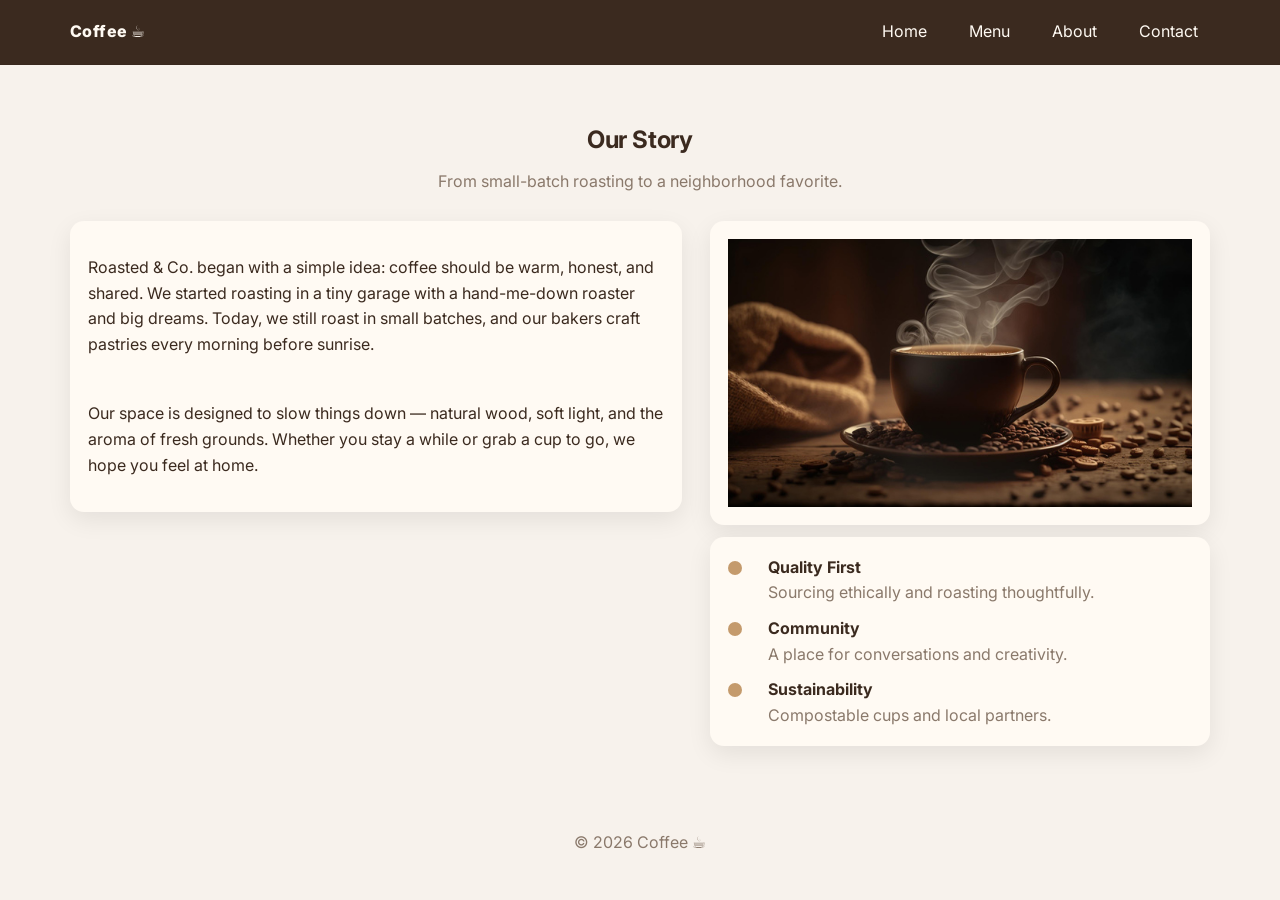
==== about.html @ a11b05d7 "Add files via upload" ====
<!DOCTYPE html>
<html lang="en">
<head>
  <meta charset="utf-8">
  <meta name="viewport" content="width=device-width, initial-scale=1" />
  <title>About — Coffee ☕.</title>
  <link rel="preconnect" href="https://fonts.googleapis.com">
  <link rel="preconnect" href="https://fonts.gstatic.com" crossorigin>
  <link href="https://fonts.googleapis.com/css2?family=Inter:wght@400;600;800&display=swap" rel="stylesheet">
  <link rel="stylesheet" href="./assets/css/styles.css" />
</head>
<body>
  <header class="nav">
    <div class="container nav-inner">
      <a class="logo" href="./index.html">Coffee ☕</a>
      <nav>
        <button class="nav-toggle" aria-label="Toggle menu" aria-expanded="false">☰</button>
        <div class="nav-links" id="navLinks">
          <a href="./index.html">Home</a>
          <a href="./menu.html">Menu</a>
          <a href="./about.html">About</a>
          <a href="./contact.html">Contact</a>
        </div>
      </nav>
    </div>
  </header>

  <main>
    <section>
      <div class="container">
        <div class="section-header">
          <h2>Our Story</h2>
          <p>From small-batch roasting to a neighborhood favorite.</p>
        </div>

        <div class="about-wrap">
          <div class="about-pane stack-3">
            <p>Roasted & Co. began with a simple idea: coffee should be warm, honest, and shared. We started roasting in a tiny garage with a hand-me-down roaster and big dreams. Today, we still roast in small batches, and our bakers craft pastries every morning before sunrise.</p>
            <p>Our space is designed to slow things down — natural wood, soft light, and the aroma of fresh grounds. Whether you stay a while or grab a cup to go, we hope you feel at home.</p>
          </div>

          <div class="stack-3">
            <div class="about-pane">
              <img class="responsive-img img-cover" alt="Friendly coffee shop team" src="assets/images/gallery-1.jpg" />
            </div>
            <div class="about-pane values">
              <div class="value">
                <div class="dot"></div>
                <div>
                  <strong>Quality First</strong>
                  <div class="card-meta">Sourcing ethically and roasting thoughtfully.</div>
                </div>
              </div>
              <div class="value">
                <div class="dot"></div>
                <div>
                  <strong>Community</strong>
                  <div class="card-meta">A place for conversations and creativity.</div>
                </div>
              </div>
              <div class="value">
                <div class="dot"></div>
                <div>
                  <strong>Sustainability</strong>
                  <div class="card-meta">Compostable cups and local partners.</div>
                </div>
              </div>
            </div>
          </div>
        </div>

      </div>
    </section>
  </main>

  <footer class="footer">
    <div class="container">© <span id="year"></span> Coffee ☕</div>
  </footer>

  <script>
  const toggle = document.querySelector('.nav-toggle');
  const links = document.getElementById('navLinks');
  if (toggle && links) {
    toggle.addEventListener('click', () => {
      const open = links.classList.toggle('open');
      toggle.setAttribute('aria-expanded', String(open));
    });
  }
  (function() {
    const current = location.pathname.split('/').pop() || 'index.html';
    document.querySelectorAll('#navLinks a').forEach(a => {
      const href = a.getAttribute('href');
      if (href && (href === current || (current === '' && href.endsWith('index.html')))) {
        a.classList.add('active');
      }
      a.addEventListener('click', () => {
        if (links && links.classList.contains('open')) {
          links.classList.remove('open');
          if (toggle) toggle.setAttribute('aria-expanded', 'false');
        }
      });
    });
  })();
  const y = document.getElementById('year'); if (y) y.textContent = new Date().getFullYear();
  </script>
</body>
</html>
---- assets/css/styles.css ----
/* Modern Coffee Shop Styles */
:root {
  --color-bg: #f7f2ec; /* light beige */
  --color-surface: #fffaf3; /* paper beige */
  --color-primary: #6f4e37; /* coffee brown */
  --color-primary-700: #5b3f2d;
  --color-accent: #c49a6c; /* caramel */
  --color-text: #3b2a1f; /* deep brown */
  --color-muted: #8a796b;
  --shadow-soft: 0 8px 24px rgba(0,0,0,0.08);
  --radius: 14px;
  --radius-sm: 10px;
  --max-w: 1180px;
}

* { box-sizing: border-box; }
html, body { height: 100%; }
body {
  margin: 0;
  font-family: "Inter", system-ui, -apple-system, Segoe UI, Roboto, Helvetica, Arial, "Apple Color Emoji", "Segoe UI Emoji";
  background: var(--color-bg);
  color: var(--color-text);
  line-height: 1.6;
}

img { max-width: 100%; display: block; }
a { color: inherit; text-decoration: none; }

.container { max-width: var(--max-w); margin: 0 auto; padding: 0 20px; }

/* Navigation */
.nav {
  position: sticky;
  top: 0;
  color: var(--color-surface);
  z-index: 50;
  background: var(--color-text);
  backdrop-filter: blur(8px);
  border-bottom: 1px solid rgba(0,0,0,0.04);
}
.nav-inner { display: flex; align-items: center; justify-content: space-between; height: 64px; }
.logo { font-weight: 800; letter-spacing: 0.4px; color: var(--color-surface); }
.nav-links { display: flex; gap: 18px; align-items: center; }
.nav-links a { position: relative; padding: 8px 12px; border-radius: 999px; transition: background 0.2s ease, color 0.2s ease; }
.nav-links a:hover { background: var(--color-muted); }
.nav-links a::after { content: ""; position: absolute; left: 12px; right: 12px; bottom: 6px; height: 2px; background: var(--color-accent); border-radius: 2px; transform: scaleX(0); transform-origin: left; transition: transform 0.2s ease; }
.nav-links a:hover::after { transform: scaleX(1); }
.nav-links a.active { background: rgba(111, 78, 55, 0.12); color: var(--color-primary); }
.nav-toggle { display: none; background: transparent; border: none; width: 40px; height: 40px; border-radius: 999px; }
.nav-toggle:focus { outline: 2px solid var(--color-accent); outline-offset: 2px; }

@media (max-width: 760px) {
  .nav-links { display: none; position: absolute; top: 64px; left: 0; right: 0; padding: 14px 20px 22px; background: var(--color-surface); box-shadow: var(--shadow-soft); flex-direction: column; gap: 8px; }
  .nav-links.open { display: flex; }
  .nav-toggle { display: inline-flex; align-items: center; justify-content: center; }
}

/* Buttons */
.btn {
  display: inline-flex; align-items: center; justify-content: center;
  background: var(--color-primary);
  color: #fff; padding: 12px 18px; border: none; border-radius: 999px;
  box-shadow: var(--shadow-soft);
  cursor: pointer; transition: transform 0.06s ease, background 0.2s ease;
}
.btn:hover { background: var(--color-primary-700); }
.btn:active { transform: translateY(1px); }
.btn-accent { background: var(--color-accent); color: #3b2a1f; }

/* Hero */
.hero { position: relative; display: grid; align-items: center; min-height: 72vh; }
.hero-inner { display: grid; grid-template-columns: 1.1fr 0.9fr; gap: 32px; align-items: center; }
.hero h1 { font-size: 52px; line-height: 1.1; margin: 0 0 12px; letter-spacing: -0.5px; }
.hero p { color: var(--color-muted); margin: 0 0 20px; font-size: 18px; }
.hero-card { background: var(--color-surface); border-radius: var(--radius); box-shadow: var(--shadow-soft); overflow: hidden; }
.hero-media { aspect-ratio: 4 / 3; object-fit: cover; width: 100%; height: auto; }

@media (max-width: 980px) {
  .hero-inner { grid-template-columns: 1fr; }
  .hero h1 { font-size: 40px; }
}

/* Sections */
section { padding: 56px 0; }
.section-header { text-align: center; margin-bottom: 26px; }
.section-header h2 { margin: 0 0 10px; letter-spacing: -0.2px; }
.section-header p { margin: 0; color: var(--color-muted); }

/* Grid */
.grid { display: grid; gap: 20px; }
.grid-3 { grid-template-columns: repeat(3, minmax(0, 1fr)); }
.grid-2 { grid-template-columns: repeat(2, minmax(0, 1fr)); }

@media (max-width: 980px) { .grid-3 { grid-template-columns: repeat(2, 1fr); } }
@media (max-width: 640px) { .grid-3, .grid-2 { grid-template-columns: 1fr; } }

/* Card */
.card { background: var(--color-surface); border-radius: var(--radius); overflow: hidden; box-shadow: var(--shadow-soft); display: flex; flex-direction: column; }
.card img { width: 100%; height: 200px; object-fit: cover; }
.card-body { padding: 14px 16px; display: grid; gap: 6px; }
.card-title { font-weight: 700; }
.card-meta { display: flex; align-items: center; justify-content: space-between; color: var(--color-muted); }

/* About specifics */
.about-wrap { display: grid; grid-template-columns: 1.1fr 0.9fr; gap: 28px; align-items: start; }
.about-pane { background: var(--color-surface); padding: 18px; border-radius: var(--radius); box-shadow: var(--shadow-soft); }
.values { display: grid; gap: 10px; }
.value { display: grid; grid-template-columns: 28px 1fr; gap: 12px; align-items: start; }
.value .dot { width: 14px; height: 14px; border-radius: 50%; background: var(--color-accent); margin-top: 6px; }

@media (max-width: 980px) { .about-wrap { grid-template-columns: 1fr; } }

/* Contact */
.contact-wrap { display: grid; grid-template-columns: 1fr 1fr; gap: 24px; }
.form { background: var(--color-surface); padding: 18px; border-radius: var(--radius); box-shadow: var(--shadow-soft); }
.field { display: grid; gap: 8px; margin-bottom: 14px; }
.field label { font-weight: 600; }
.field input, .field textarea { width: 100%; padding: 12px 14px; border: 1px solid rgba(0,0,0,0.08); border-radius: var(--radius-sm); background: #fff; font: inherit; }
.field input:focus, .field textarea:focus { outline: 2px solid rgba(196,154,108,0.5); border-color: rgba(196,154,108,0.8); }
.map { min-height: 280px; border: 0; width: 100%; border-radius: var(--radius); box-shadow: var(--shadow-soft); overflow: hidden; }
.hours { background: var(--color-surface); padding: 18px; border-radius: var(--radius); box-shadow: var(--shadow-soft); }

@media (max-width: 980px) { .contact-wrap { grid-template-columns: 1fr; } }

/* Footer */
.footer { padding: 28px 0 40px; color: var(--color-muted); text-align: center; }

/* Utility */
.stack-2 { display: grid; gap: 8px; }
.stack-3 { display: grid; gap: 12px; }
.stack-4 { display: grid; gap: 16px; }
.pill { display: inline-flex; padding: 6px 10px; border-radius: 999px; background: rgba(196,154,108,0.15); color: var(--color-primary); font-weight: 600; font-size: 12px; letter-spacing: 0.3px; }
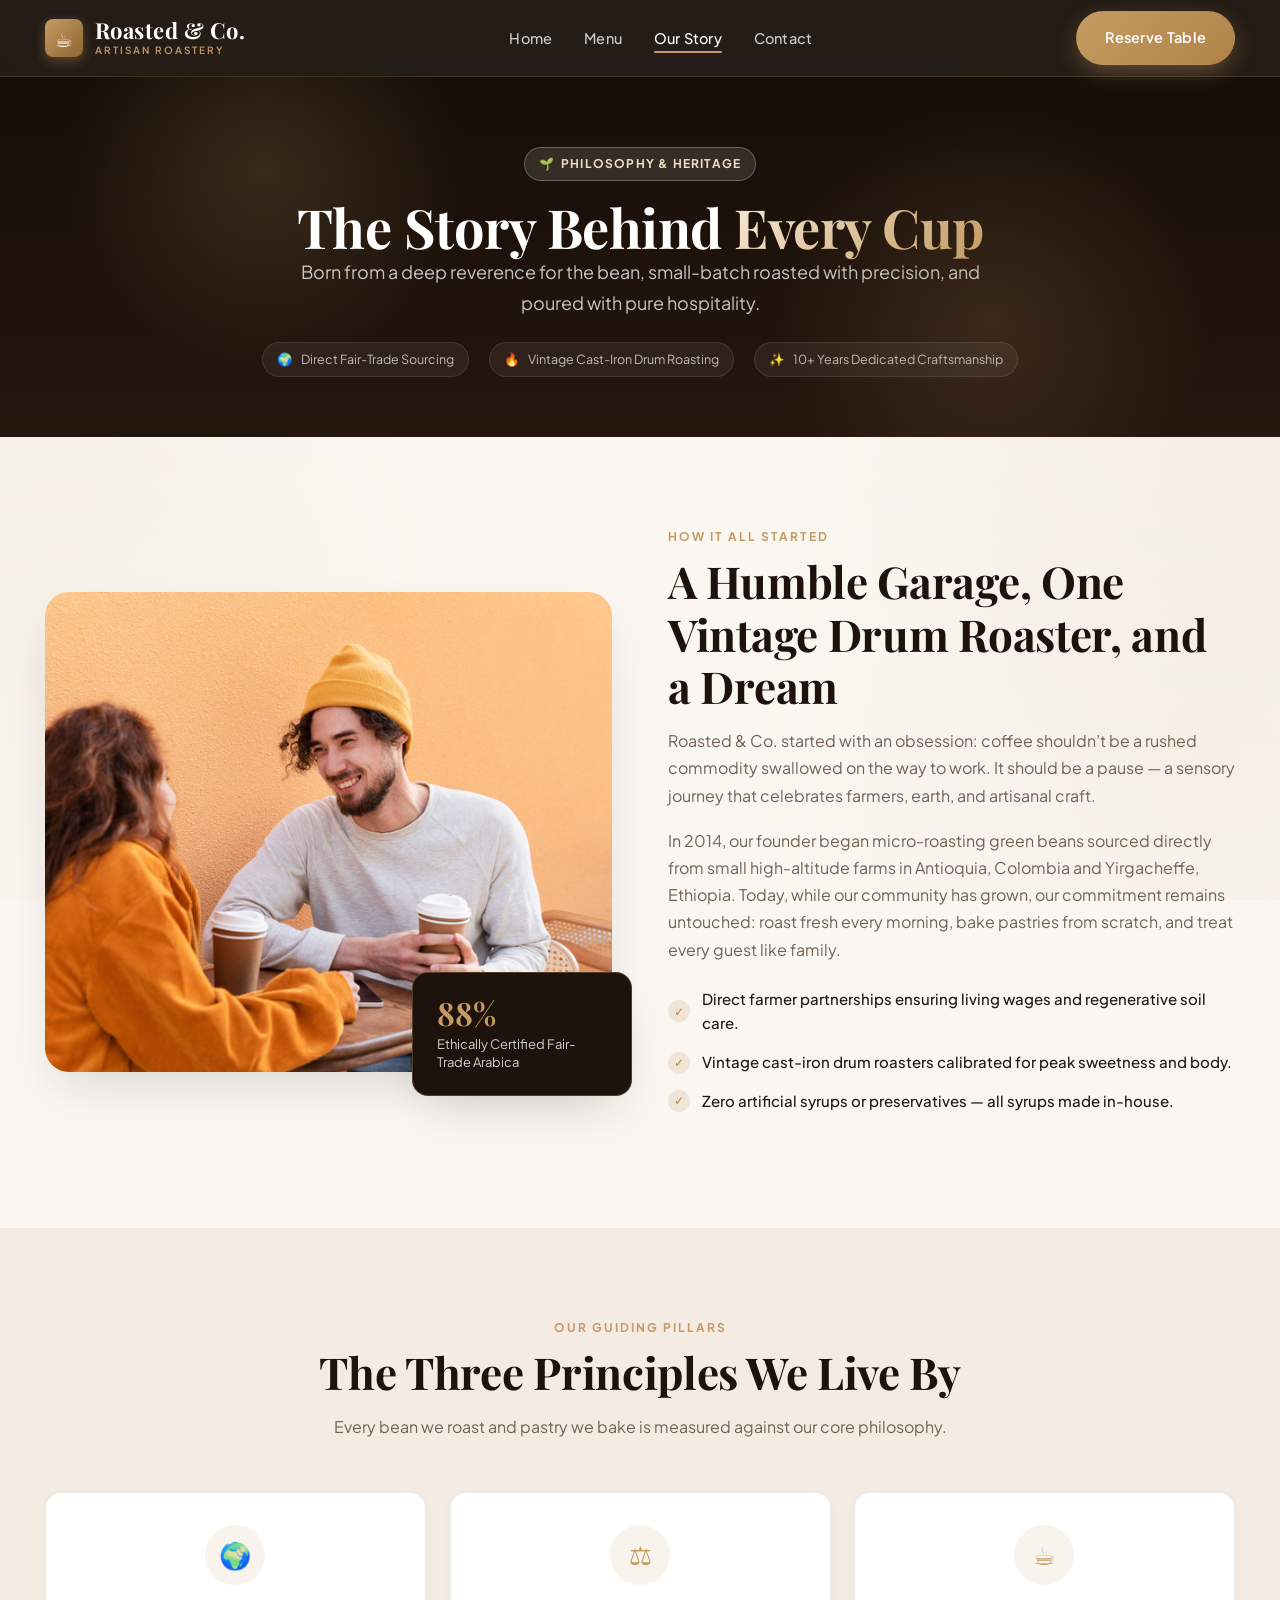
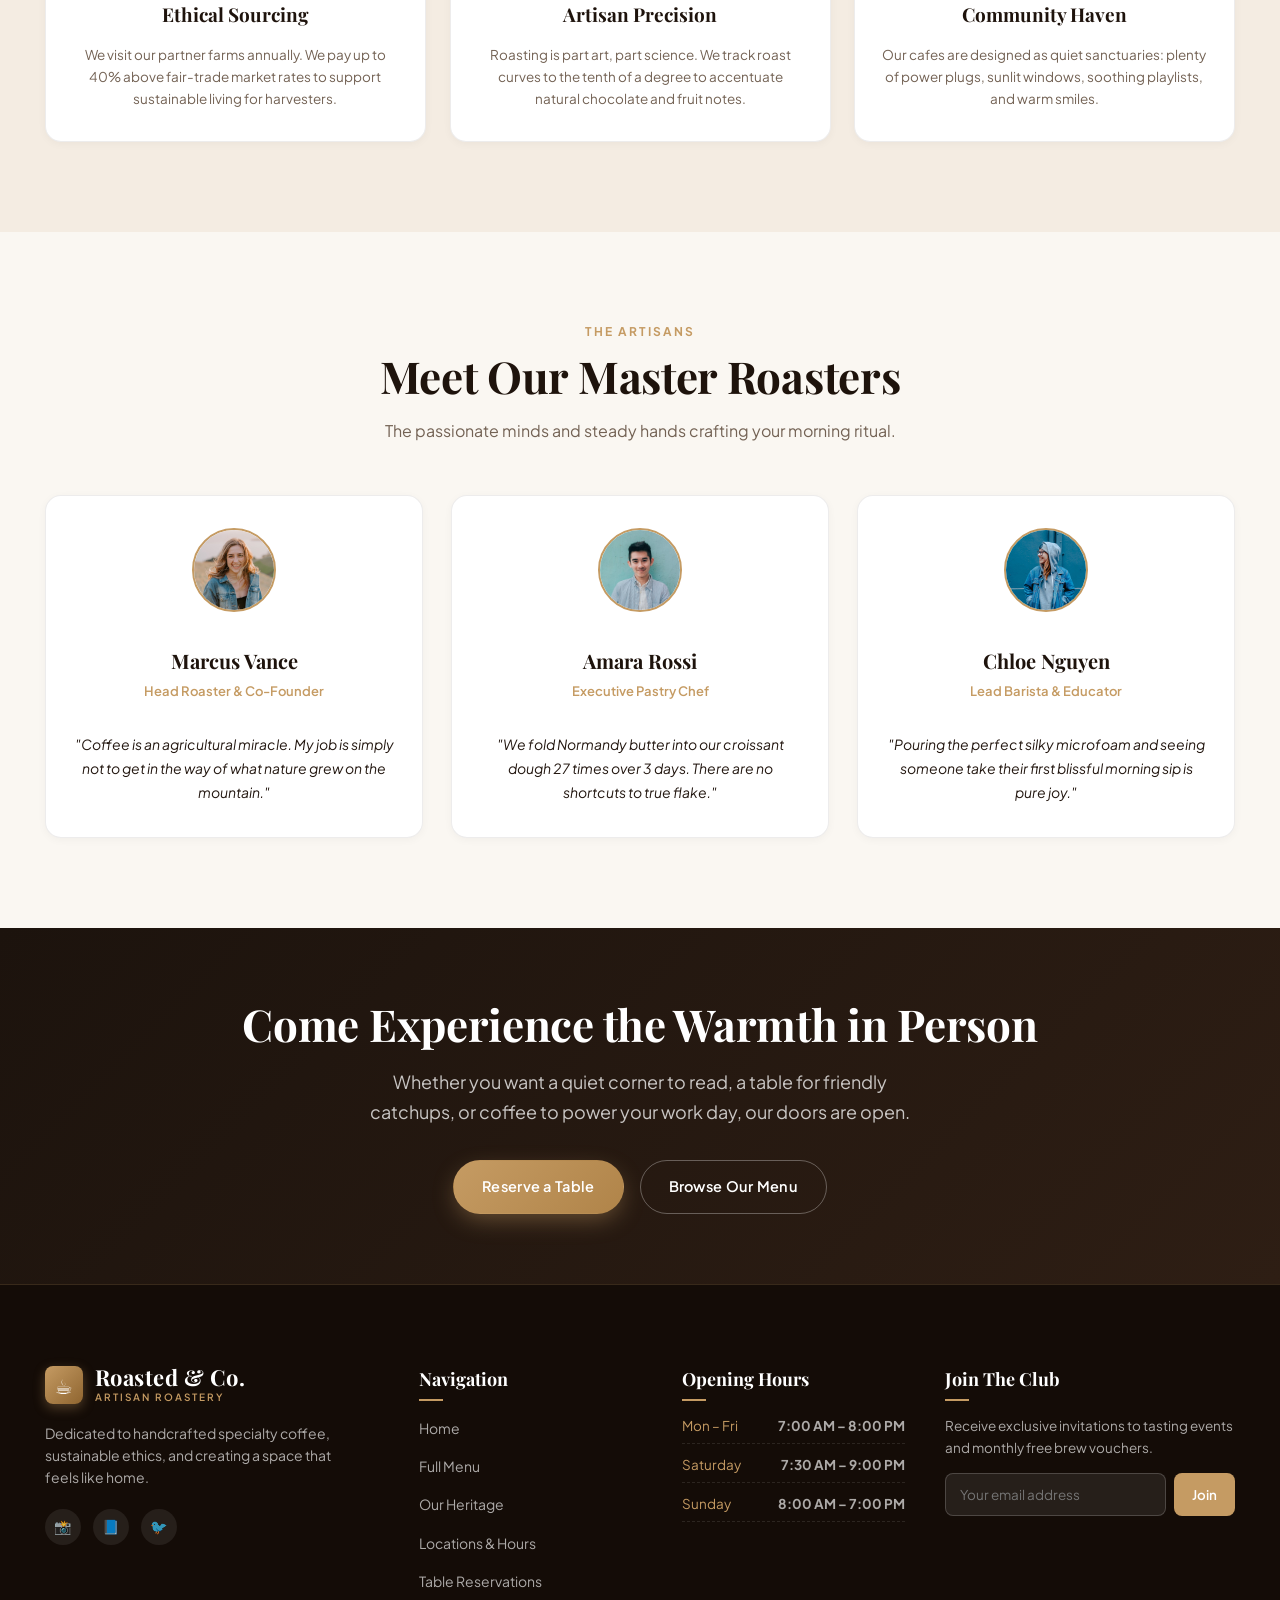
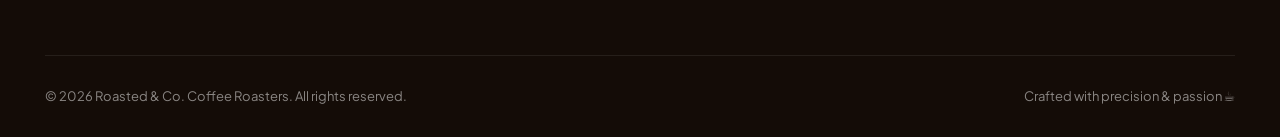
==== commit 0b63dacd: "feat: complete luxury cafe website with custom per-section UI/UX animations and responsive wide layo" ====
--- a/about.html
+++ b/about.html
@@ -3,105 +3,274 @@
 <head>
   <meta charset="utf-8">
   <meta name="viewport" content="width=device-width, initial-scale=1" />
-  <title>About — Coffee ☕.</title>
+  <title>Our Story — Roasted & Co. Artisanal Roastery</title>
+  <meta name="description" content="Discover the philosophy, ethical sourcing, and master roasting craft behind Roasted & Co." />
   <link rel="preconnect" href="https://fonts.googleapis.com">
   <link rel="preconnect" href="https://fonts.gstatic.com" crossorigin>
-  <link href="https://fonts.googleapis.com/css2?family=Inter:wght@400;600;800&display=swap" rel="stylesheet">
   <link rel="stylesheet" href="./assets/css/styles.css" />
 </head>
 <body>
+
+  <!-- Navigation -->
   <header class="nav">
     <div class="container nav-inner">
-      <a class="logo" href="./index.html">Coffee ☕</a>
-      <nav>
-        <button class="nav-toggle" aria-label="Toggle menu" aria-expanded="false">☰</button>
-        <div class="nav-links" id="navLinks">
-          <a href="./index.html">Home</a>
-          <a href="./menu.html">Menu</a>
-          <a href="./about.html">About</a>
-          <a href="./contact.html">Contact</a>
-        </div>
-      </nav>
+      <a class="brand" href="./index.html">
+        <div class="brand-icon">☕</div>
+        <div class="brand-text">
+          <span class="brand-name">Roasted & Co.</span>
+          <span class="brand-tag">Artisan Roastery</span>
+        </div>
+      </a>
+
+      <ul class="nav-links" id="navLinks">
+        <li><a href="./index.html">Home</a></li>
+        <li><a href="./menu.html">Menu</a></li>
+        <li><a href="./about.html" class="active">Our Story</a></li>
+        <li><a href="./contact.html">Contact</a></li>
+      </ul>
+
+      <div class="nav-actions">
+        <a href="./contact.html" class="btn btn-primary btn-nav">Reserve Table</a>
+        <button class="nav-toggle" id="navToggle" aria-label="Toggle navigation" aria-expanded="false">☰</button>
+      </div>
     </div>
   </header>
 
   <main>
+    <!-- Header Banner (Hero Fade-Up Animation) -->
+    <section class="page-banner">
+      <div class="container" data-anim="hero-fade-up">
+        <div class="pill-badge light" style="margin-bottom: 16px;">
+          <span>🌱</span> Philosophy & Heritage
+        </div>
+        <h1 class="hero-title" style="font-size: clamp(34px, 4.5vw, 54px);">
+          The Story Behind <span>Every Cup</span>
+        </h1>
+        <p class="hero-desc" style="margin: 0 auto; max-width: 680px;">
+          Born from a deep reverence for the bean, small-batch roasted with precision, and poured with pure hospitality.
+        </p>
+
+        <div class="banner-pills-row">
+          <div class="banner-pill-feature">
+            <span>🌍</span> Direct Fair-Trade Sourcing
+          </div>
+          <div class="banner-pill-feature">
+            <span>🔥</span> Vintage Cast-Iron Drum Roasting
+          </div>
+          <div class="banner-pill-feature">
+            <span>✨</span> 10+ Years Dedicated Craftsmanship
+          </div>
+        </div>
+      </div>
+    </section>
+
+    <!-- Detailed Story Section (Bi-Directional Cinematic Slide) -->
     <section>
       <div class="container">
-        <div class="section-header">
-          <h2>Our Story</h2>
-          <p>From small-batch roasting to a neighborhood favorite.</p>
-        </div>
-
-        <div class="about-wrap">
-          <div class="about-pane stack-3">
-            <p>Roasted & Co. began with a simple idea: coffee should be warm, honest, and shared. We started roasting in a tiny garage with a hand-me-down roaster and big dreams. Today, we still roast in small batches, and our bakers craft pastries every morning before sunrise.</p>
-            <p>Our space is designed to slow things down — natural wood, soft light, and the aroma of fresh grounds. Whether you stay a while or grab a cup to go, we hope you feel at home.</p>
-          </div>
-
-          <div class="stack-3">
-            <div class="about-pane">
-              <img class="responsive-img img-cover" alt="Friendly coffee shop team" src="assets/images/gallery-1.jpg" />
-            </div>
-            <div class="about-pane values">
-              <div class="value">
-                <div class="dot"></div>
-                <div>
-                  <strong>Quality First</strong>
-                  <div class="card-meta">Sourcing ethically and roasting thoughtfully.</div>
-                </div>
-              </div>
-              <div class="value">
-                <div class="dot"></div>
-                <div>
-                  <strong>Community</strong>
-                  <div class="card-meta">A place for conversations and creativity.</div>
-                </div>
-              </div>
-              <div class="value">
-                <div class="dot"></div>
-                <div>
-                  <strong>Sustainability</strong>
-                  <div class="card-meta">Compostable cups and local partners.</div>
-                </div>
-              </div>
-            </div>
-          </div>
-        </div>
-
+        <div class="about-split">
+          <div class="about-img-box" data-anim="slide-right">
+            <img class="about-img-main" src="./assets/images/about-image.jpg" alt="Artisan roaster inspecting coffee beans" />
+            <div class="about-stat-card">
+              <strong data-count="100" data-suffix="%">100%</strong>
+              <span>Ethically Certified Fair-Trade Arabica</span>
+            </div>
+          </div>
+
+          <div data-anim="slide-left">
+            <span class="section-subtitle">How It All Started</span>
+            <h2 class="section-title">A Humble Garage, One Vintage Drum Roaster, and a Dream</h2>
+            <p class="section-desc" style="margin-bottom: 18px;">
+              Roasted & Co. started with an obsession: coffee shouldn’t be a rushed commodity swallowed on the way to work. It should be a pause — a sensory journey that celebrates farmers, earth, and artisanal craft.
+            </p>
+            <p class="section-desc" style="margin-bottom: 24px;">
+              In 2014, our founder began micro-roasting green beans sourced directly from small high-altitude farms in Antioquia, Colombia and Yirgacheffe, Ethiopia. Today, while our community has grown, our commitment remains untouched: roast fresh every morning, bake pastries from scratch, and treat every guest like family.
+            </p>
+
+            <ul class="checklist">
+              <li>
+                <span class="checklist-icon">✓</span>
+                <span>Direct farmer partnerships ensuring living wages and regenerative soil care.</span>
+              </li>
+              <li>
+                <span class="checklist-icon">✓</span>
+                <span>Vintage cast-iron drum roasters calibrated for peak sweetness and body.</span>
+              </li>
+              <li>
+                <span class="checklist-icon">✓</span>
+                <span>Zero artificial syrups or preservatives — all syrups made in-house.</span>
+              </li>
+            </ul>
+          </div>
+        </div>
+      </div>
+    </section>
+
+    <!-- Core Values Section (3D Tilt-Rise Animation) -->
+    <section class="features-section">
+      <div class="container">
+        <div class="section-head" data-anim="hero-fade-up">
+          <span class="section-subtitle">Our Guiding Pillars</span>
+          <h2 class="section-title">The Three Principles We Live By</h2>
+          <p class="section-desc">Every bean we roast and pastry we bake is measured against our core philosophy.</p>
+        </div>
+
+        <div class="features-grid" style="grid-template-columns: repeat(3, 1fr);">
+          <div class="feature-box" data-anim="tilt-rise" data-delay="100">
+            <div class="feature-icon-wrap">🌍</div>
+            <h3 class="feature-title">Ethical Sourcing</h3>
+            <p class="feature-desc">We visit our partner farms annually. We pay up to 40% above fair-trade market rates to support sustainable living for harvesters.</p>
+          </div>
+
+          <div class="feature-box" data-anim="tilt-rise" data-delay="250">
+            <div class="feature-icon-wrap">⚖️</div>
+            <h3 class="feature-title">Artisan Precision</h3>
+            <p class="feature-desc">Roasting is part art, part science. We track roast curves to the tenth of a degree to accentuate natural chocolate and fruit notes.</p>
+          </div>
+
+          <div class="feature-box" data-anim="tilt-rise" data-delay="400">
+            <div class="feature-icon-wrap">☕</div>
+            <h3 class="feature-title">Community Haven</h3>
+            <p class="feature-desc">Our cafes are designed as quiet sanctuaries: plenty of power plugs, sunlit windows, soothing playlists, and warm smiles.</p>
+          </div>
+        </div>
+      </div>
+    </section>
+
+    <!-- Team / Barista Spotlight (Elastic Spring Pop Animation) -->
+    <section>
+      <div class="container">
+        <div class="section-head" data-anim="hero-fade-up">
+          <span class="section-subtitle">The Artisans</span>
+          <h2 class="section-title">Meet Our Master Roasters</h2>
+          <p class="section-desc">The passionate minds and steady hands crafting your morning ritual.</p>
+        </div>
+
+        <div class="testimonials-grid">
+          <div class="testimonial-card" style="text-align: center; align-items: center;" data-anim="elastic-pop" data-delay="100">
+            <img class="author-avatar" style="width: 84px; height: 84px; margin: 0 auto 12px;" src="./assets/images/user-4.jpg" alt="Marcus Vance" />
+            <div>
+              <strong style="font-family: var(--font-serif); font-size: 20px; color: var(--color-primary); display: block;">Marcus Vance</strong>
+              <span style="color: var(--color-accent); font-size: 13px; font-weight: 600;">Head Roaster & Co-Founder</span>
+            </div>
+            <p class="testimonial-text" style="font-size: 14px; margin-top: 10px;">
+              "Coffee is an agricultural miracle. My job is simply not to get in the way of what nature grew on the mountain."
+            </p>
+          </div>
+
+          <div class="testimonial-card" style="text-align: center; align-items: center;" data-anim="elastic-pop" data-delay="250">
+            <img class="author-avatar" style="width: 84px; height: 84px; margin: 0 auto 12px;" src="./assets/images/user-5.jpg" alt="Amara Rossi" />
+            <div>
+              <strong style="font-family: var(--font-serif); font-size: 20px; color: var(--color-primary); display: block;">Amara Rossi</strong>
+              <span style="color: var(--color-accent); font-size: 13px; font-weight: 600;">Executive Pastry Chef</span>
+            </div>
+            <p class="testimonial-text" style="font-size: 14px; margin-top: 10px;">
+              "We fold Normandy butter into our croissant dough 27 times over 3 days. There are no shortcuts to true flake."
+            </p>
+          </div>
+
+          <div class="testimonial-card" style="text-align: center; align-items: center;" data-anim="elastic-pop" data-delay="400">
+            <img class="author-avatar" style="width: 84px; height: 84px; margin: 0 auto 12px;" src="./assets/images/user-1.jpg" alt="Chloe Nguyen" />
+            <div>
+              <strong style="font-family: var(--font-serif); font-size: 20px; color: var(--color-primary); display: block;">Chloe Nguyen</strong>
+              <span style="color: var(--color-accent); font-size: 13px; font-weight: 600;">Lead Barista & Educator</span>
+            </div>
+            <p class="testimonial-text" style="font-size: 14px; margin-top: 10px;">
+              "Pouring the perfect silky microfoam and seeing someone take their first blissful morning sip is pure joy."
+            </p>
+          </div>
+        </div>
+      </div>
+    </section>
+
+    <!-- Call to Action Banner (Envelope Unfold Animation) -->
+    <section style="background: linear-gradient(135deg, #1c130d 0%, #2e1e14 100%); color: #fff; text-align: center; padding: 70px 0;" data-anim="envelope-up">
+      <div class="container">
+        <h2 class="section-title" style="color: #fff; margin-bottom: 16px;">Come Experience the Warmth in Person</h2>
+        <p class="hero-desc" style="margin: 0 auto 32px; max-width: 580px;">
+          Whether you want a quiet corner to read, a table for friendly catchups, or coffee to power your work day, our doors are open.
+        </p>
+        <div style="display: flex; gap: 16px; justify-content: center; flex-wrap: wrap;">
+          <a href="./contact.html" class="btn btn-primary">Reserve a Table</a>
+          <a href="./menu.html" class="btn btn-outline-light">Browse Our Menu</a>
+        </div>
       </div>
     </section>
   </main>
 
-  <footer class="footer">
-    <div class="container">© <span id="year"></span> Coffee ☕</div>
+  <!-- Footer (Envelope Unfold Animation) -->
+  <footer class="footer" data-anim="envelope-up">
+    <div class="container">
+      <div class="footer-top">
+        <div class="footer-brand">
+          <a class="brand" href="./index.html">
+            <div class="brand-icon">☕</div>
+            <div class="brand-text">
+              <span class="brand-name">Roasted & Co.</span>
+              <span class="brand-tag">Artisan Roastery</span>
+            </div>
+          </a>
+          <p>
+            Dedicated to handcrafted specialty coffee, sustainable ethics, and creating a space that feels like home.
+          </p>
+          <div class="social-links">
+            <a href="#" class="social-btn" aria-label="Instagram">📸</a>
+            <a href="#" class="social-btn" aria-label="Facebook">📘</a>
+            <a href="#" class="social-btn" aria-label="Twitter">🐦</a>
+          </div>
+        </div>
+
+        <div>
+          <h4 class="footer-title">Navigation</h4>
+          <ul class="footer-links">
+            <li><a href="./index.html">Home</a></li>
+            <li><a href="./menu.html">Full Menu</a></li>
+            <li><a href="./about.html">Our Heritage</a></li>
+            <li><a href="./contact.html">Locations & Hours</a></li>
+            <li><a href="./contact.html">Table Reservations</a></li>
+          </ul>
+        </div>
+
+        <div>
+          <h4 class="footer-title">Opening Hours</h4>
+          <ul class="footer-hours-list">
+            <li><span>Mon – Fri</span> <strong>7:00 AM – 8:00 PM</strong></li>
+            <li><span>Saturday</span> <strong>7:30 AM – 9:00 PM</strong></li>
+            <li><span>Sunday</span> <strong>8:00 AM – 7:00 PM</strong></li>
+          </ul>
+        </div>
+
+        <div class="newsletter-box">
+          <h4 class="footer-title">Join The Club</h4>
+          <p>Receive exclusive invitations to tasting events and monthly free brew vouchers.</p>
+          <form class="newsletter-form" onsubmit="event.preventDefault(); alert('Welcome to Roasted & Co. Club!');">
+            <input type="email" class="newsletter-input" placeholder="Your email address" required />
+            <button type="submit" class="newsletter-btn">Join</button>
+          </form>
+        </div>
+      </div>
+
+      <div class="footer-bottom">
+        <div>© <span id="year"></span> Roasted & Co. Coffee Roasters. All rights reserved.</div>
+        <div>Crafted with precision & passion ☕</div>
+      </div>
+    </div>
   </footer>
 
+  <script src="./assets/js/animations.js"></script>
   <script>
-  const toggle = document.querySelector('.nav-toggle');
-  const links = document.getElementById('navLinks');
-  if (toggle && links) {
-    toggle.addEventListener('click', () => {
-      const open = links.classList.toggle('open');
-      toggle.setAttribute('aria-expanded', String(open));
-    });
-  }
-  (function() {
-    const current = location.pathname.split('/').pop() || 'index.html';
-    document.querySelectorAll('#navLinks a').forEach(a => {
-      const href = a.getAttribute('href');
-      if (href && (href === current || (current === '' && href.endsWith('index.html')))) {
-        a.classList.add('active');
-      }
-      a.addEventListener('click', () => {
-        if (links && links.classList.contains('open')) {
-          links.classList.remove('open');
-          if (toggle) toggle.setAttribute('aria-expanded', 'false');
-        }
+    // Responsive Navbar Toggle
+    const navToggle = document.getElementById('navToggle');
+    const navLinks = document.getElementById('navLinks');
+    if (navToggle && navLinks) {
+      navToggle.addEventListener('click', () => {
+        const isOpen = navLinks.classList.toggle('open');
+        navToggle.setAttribute('aria-expanded', String(isOpen));
       });
-    });
-  })();
-  const y = document.getElementById('year'); if (y) y.textContent = new Date().getFullYear();
+    }
+
+    // Dynamic Year
+    const yearEl = document.getElementById('year');
+    if (yearEl) yearEl.textContent = new Date().getFullYear();
   </script>
 </body>
 </html>
--- a/assets/css/styles.css
+++ b/assets/css/styles.css
@@ -1,132 +1,1598 @@
-/* Modern Coffee Shop Styles */
-:root {
-  --color-bg: #f7f2ec; /* light beige */
-  --color-surface: #fffaf3; /* paper beige */
-  --color-primary: #6f4e37; /* coffee brown */
-  --color-primary-700: #5b3f2d;
-  --color-accent: #c49a6c; /* caramel */
-  --color-text: #3b2a1f; /* deep brown */
-  --color-muted: #8a796b;
-  --shadow-soft: 0 8px 24px rgba(0,0,0,0.08);
-  --radius: 14px;
-  --radius-sm: 10px;
-  --max-w: 1180px;
-}
-
-* { box-sizing: border-box; }
-html, body { height: 100%; }
-body {
-  margin: 0;
-  font-family: "Inter", system-ui, -apple-system, Segoe UI, Roboto, Helvetica, Arial, "Apple Color Emoji", "Segoe UI Emoji";
-  background: var(--color-bg);
-  color: var(--color-text);
-  line-height: 1.6;
-}
-
-img { max-width: 100%; display: block; }
-a { color: inherit; text-decoration: none; }
-
-.container { max-width: var(--max-w); margin: 0 auto; padding: 0 20px; }
-
-/* Navigation */
-.nav {
-  position: sticky;
-  top: 0;
-  color: var(--color-surface);
-  z-index: 50;
-  background: var(--color-text);
-  backdrop-filter: blur(8px);
-  border-bottom: 1px solid rgba(0,0,0,0.04);
-}
-.nav-inner { display: flex; align-items: center; justify-content: space-between; height: 64px; }
-.logo { font-weight: 800; letter-spacing: 0.4px; color: var(--color-surface); }
-.nav-links { display: flex; gap: 18px; align-items: center; }
-.nav-links a { position: relative; padding: 8px 12px; border-radius: 999px; transition: background 0.2s ease, color 0.2s ease; }
-.nav-links a:hover { background: var(--color-muted); }
-.nav-links a::after { content: ""; position: absolute; left: 12px; right: 12px; bottom: 6px; height: 2px; background: var(--color-accent); border-radius: 2px; transform: scaleX(0); transform-origin: left; transition: transform 0.2s ease; }
-.nav-links a:hover::after { transform: scaleX(1); }
-.nav-links a.active { background: rgba(111, 78, 55, 0.12); color: var(--color-primary); }
-.nav-toggle { display: none; background: transparent; border: none; width: 40px; height: 40px; border-radius: 999px; }
-.nav-toggle:focus { outline: 2px solid var(--color-accent); outline-offset: 2px; }
-
-@media (max-width: 760px) {
-  .nav-links { display: none; position: absolute; top: 64px; left: 0; right: 0; padding: 14px 20px 22px; background: var(--color-surface); box-shadow: var(--shadow-soft); flex-direction: column; gap: 8px; }
-  .nav-links.open { display: flex; }
-  .nav-toggle { display: inline-flex; align-items: center; justify-content: center; }
-}
-
-/* Buttons */
-.btn {
-  display: inline-flex; align-items: center; justify-content: center;
-  background: var(--color-primary);
-  color: #fff; padding: 12px 18px; border: none; border-radius: 999px;
-  box-shadow: var(--shadow-soft);
-  cursor: pointer; transition: transform 0.06s ease, background 0.2s ease;
-}
-.btn:hover { background: var(--color-primary-700); }
-.btn:active { transform: translateY(1px); }
-.btn-accent { background: var(--color-accent); color: #3b2a1f; }
-
-/* Hero */
-.hero { position: relative; display: grid; align-items: center; min-height: 72vh; }
-.hero-inner { display: grid; grid-template-columns: 1.1fr 0.9fr; gap: 32px; align-items: center; }
-.hero h1 { font-size: 52px; line-height: 1.1; margin: 0 0 12px; letter-spacing: -0.5px; }
-.hero p { color: var(--color-muted); margin: 0 0 20px; font-size: 18px; }
-.hero-card { background: var(--color-surface); border-radius: var(--radius); box-shadow: var(--shadow-soft); overflow: hidden; }
-.hero-media { aspect-ratio: 4 / 3; object-fit: cover; width: 100%; height: auto; }
-
-@media (max-width: 980px) {
-  .hero-inner { grid-template-columns: 1fr; }
-  .hero h1 { font-size: 40px; }
-}
-
-/* Sections */
-section { padding: 56px 0; }
-.section-header { text-align: center; margin-bottom: 26px; }
-.section-header h2 { margin: 0 0 10px; letter-spacing: -0.2px; }
-.section-header p { margin: 0; color: var(--color-muted); }
-
-/* Grid */
-.grid { display: grid; gap: 20px; }
-.grid-3 { grid-template-columns: repeat(3, minmax(0, 1fr)); }
-.grid-2 { grid-template-columns: repeat(2, minmax(0, 1fr)); }
-
-@media (max-width: 980px) { .grid-3 { grid-template-columns: repeat(2, 1fr); } }
-@media (max-width: 640px) { .grid-3, .grid-2 { grid-template-columns: 1fr; } }
-
-/* Card */
-.card { background: var(--color-surface); border-radius: var(--radius); overflow: hidden; box-shadow: var(--shadow-soft); display: flex; flex-direction: column; }
-.card img { width: 100%; height: 200px; object-fit: cover; }
-.card-body { padding: 14px 16px; display: grid; gap: 6px; }
-.card-title { font-weight: 700; }
-.card-meta { display: flex; align-items: center; justify-content: space-between; color: var(--color-muted); }
-
-/* About specifics */
-.about-wrap { display: grid; grid-template-columns: 1.1fr 0.9fr; gap: 28px; align-items: start; }
-.about-pane { background: var(--color-surface); padding: 18px; border-radius: var(--radius); box-shadow: var(--shadow-soft); }
-.values { display: grid; gap: 10px; }
-.value { display: grid; grid-template-columns: 28px 1fr; gap: 12px; align-items: start; }
-.value .dot { width: 14px; height: 14px; border-radius: 50%; background: var(--color-accent); margin-top: 6px; }
-
-@media (max-width: 980px) { .about-wrap { grid-template-columns: 1fr; } }
-
-/* Contact */
-.contact-wrap { display: grid; grid-template-columns: 1fr 1fr; gap: 24px; }
-.form { background: var(--color-surface); padding: 18px; border-radius: var(--radius); box-shadow: var(--shadow-soft); }
-.field { display: grid; gap: 8px; margin-bottom: 14px; }
-.field label { font-weight: 600; }
-.field input, .field textarea { width: 100%; padding: 12px 14px; border: 1px solid rgba(0,0,0,0.08); border-radius: var(--radius-sm); background: #fff; font: inherit; }
-.field input:focus, .field textarea:focus { outline: 2px solid rgba(196,154,108,0.5); border-color: rgba(196,154,108,0.8); }
-.map { min-height: 280px; border: 0; width: 100%; border-radius: var(--radius); box-shadow: var(--shadow-soft); overflow: hidden; }
-.hours { background: var(--color-surface); padding: 18px; border-radius: var(--radius); box-shadow: var(--shadow-soft); }
-
-@media (max-width: 980px) { .contact-wrap { grid-template-columns: 1fr; } }
-
-/* Footer */
-.footer { padding: 28px 0 40px; color: var(--color-muted); text-align: center; }
-
-/* Utility */
-.stack-2 { display: grid; gap: 8px; }
-.stack-3 { display: grid; gap: 12px; }
-.stack-4 { display: grid; gap: 16px; }
-.pill { display: inline-flex; padding: 6px 10px; border-radius: 999px; background: rgba(196,154,108,0.15); color: var(--color-primary); font-weight: 600; font-size: 12px; letter-spacing: 0.3px; }
+/* ========================================================
+   ROASTED & CO. — LUXURY ARTISAN CAFE STYLES
+   ======================================================== */
+
+@import url('https://fonts.googleapis.com/css2?family=Playfair+Display:ital,wght@0,500;0,600;0,700;1,400&family=Plus+Jakarta+Sans:wght@300;400;500;600;700&display=swap');
+
+:root {
+  /* Color Palette */
+  --color-primary: #1e130c;       /* Deep Espresso */
+  --color-primary-light: #2c1d14; /* Roasted Bean */
+  --color-accent: #c59b63;        /* Warm Gold / Caramel */
+  --color-accent-hover: #b0854c;  /* Darker Gold */
+  --color-accent-light: #f4ece1;  /* Soft Cream Accent */
+  
+  --color-bg: #faf7f2;            /* Creamy Paper Background */
+  --color-surface: #ffffff;       /* Pure White Card */
+  --color-surface-soft: #f4ece2;  /* Warm Sand Surface */
+  --color-surface-dark: #170e08;  /* Luxury Dark Background */
+  
+  --color-text: #231710;          /* High-contrast Warm Text */
+  --color-text-muted: #736254;    /* Subtle Secondary Text */
+  --color-text-light: #fbf7f2;    /* Inverted Text */
+  
+  --color-border: rgba(197, 155, 99, 0.22);
+  --color-border-subtle: rgba(35, 23, 16, 0.08);
+
+  /* Typography */
+  --font-serif: 'Playfair Display', Georgia, serif;
+  --font-sans: 'Plus Jakarta Sans', system-ui, -apple-system, BlinkMacSystemFont, 'Segoe UI', Roboto, sans-serif;
+
+  /* Shadows & Elevations */
+  --shadow-sm: 0 2px 8px rgba(30, 19, 12, 0.04);
+  --shadow-md: 0 10px 30px -8px rgba(30, 19, 12, 0.08);
+  --shadow-lg: 0 22px 50px -12px rgba(30, 19, 12, 0.14);
+  --shadow-glow: 0 0 40px rgba(197, 155, 99, 0.25);
+
+  /* Borders & Spacing */
+  --radius-sm: 8px;
+  --radius-md: 16px;
+  --radius-lg: 24px;
+  --radius-full: 9999px;
+  --max-w: 1440px;
+  --transition: all 0.3s cubic-bezier(0.16, 1, 0.3, 1);
+}
+
+/* Base Reset */
+*, *::before, *::after {
+  box-sizing: border-box;
+  margin: 0;
+  padding: 0;
+}
+
+html {
+  scroll-behavior: smooth;
+  font-size: 16px;
+}
+
+body {
+  font-family: var(--font-sans);
+  background-color: var(--color-bg);
+  background-image: 
+    radial-gradient(circle at 0% 12%, rgba(197, 155, 99, 0.09) 0%, transparent 32%),
+    radial-gradient(circle at 100% 35%, rgba(197, 155, 99, 0.09) 0%, transparent 36%),
+    radial-gradient(circle at 5% 70%, rgba(197, 155, 99, 0.07) 0%, transparent 30%),
+    radial-gradient(circle at 95% 85%, rgba(197, 155, 99, 0.08) 0%, transparent 35%);
+  background-attachment: fixed;
+  color: var(--color-text);
+  line-height: 1.65;
+  -webkit-font-smoothing: antialiased;
+  -moz-osx-font-smoothing: grayscale;
+  overflow-x: hidden;
+}
+
+img {
+  max-width: 100%;
+  height: auto;
+  display: block;
+}
+
+a {
+  color: inherit;
+  text-decoration: none;
+  transition: var(--transition);
+}
+
+button, input, textarea, select {
+  font-family: inherit;
+}
+
+.container {
+  width: 100%;
+  max-width: var(--max-w);
+  margin-left: auto;
+  margin-right: auto;
+  padding-left: clamp(20px, 3.5vw, 48px);
+  padding-right: clamp(20px, 3.5vw, 48px);
+}
+
+/* ========================================================
+   NAVIGATION
+   ======================================================== */
+.nav {
+  position: sticky;
+  top: 0;
+  z-index: 100;
+  background: rgba(23, 14, 8, 0.94);
+  backdrop-filter: blur(14px);
+  -webkit-backdrop-filter: blur(14px);
+  border-bottom: 1px solid rgba(197, 155, 99, 0.18);
+  transition: var(--transition);
+}
+
+.nav-inner {
+  display: flex;
+  align-items: center;
+  justify-content: space-between;
+  height: 76px;
+}
+
+.brand {
+  display: flex;
+  align-items: center;
+  gap: 12px;
+}
+
+.brand-icon {
+  width: 38px;
+  height: 38px;
+  border-radius: var(--radius-sm);
+  background: linear-gradient(135deg, var(--color-accent), #8f6530);
+  display: flex;
+  align-items: center;
+  justify-content: center;
+  color: #fff;
+  font-size: 20px;
+  box-shadow: 0 4px 12px rgba(197, 155, 99, 0.35);
+}
+
+.brand-text {
+  display: flex;
+  flex-direction: column;
+}
+
+.brand-name {
+  font-family: var(--font-serif);
+  font-size: 22px;
+  font-weight: 700;
+  color: #fff;
+  letter-spacing: 0.5px;
+  line-height: 1.1;
+}
+
+.brand-tag {
+  font-size: 10px;
+  text-transform: uppercase;
+  letter-spacing: 2px;
+  color: var(--color-accent);
+  font-weight: 600;
+}
+
+.nav-links {
+  display: flex;
+  align-items: center;
+  gap: 32px;
+  list-style: none;
+}
+
+.nav-links a {
+  position: relative;
+  font-size: 14.5px;
+  font-weight: 500;
+  color: rgba(255, 255, 255, 0.78);
+  padding: 6px 0;
+  letter-spacing: 0.2px;
+}
+
+.nav-links a::after {
+  content: '';
+  position: absolute;
+  bottom: 0;
+  left: 0;
+  width: 0%;
+  height: 2px;
+  background: var(--color-accent);
+  border-radius: 2px;
+  transition: width 0.25s ease;
+}
+
+.nav-links a:hover,
+.nav-links a.active {
+  color: #fff;
+}
+
+.nav-links a:hover::after,
+.nav-links a.active::after {
+  width: 100%;
+}
+
+.nav-actions {
+  display: flex;
+  align-items: center;
+  gap: 16px;
+}
+
+.btn-nav {
+  padding: 10px 22px;
+  font-size: 13.5px;
+  font-weight: 600;
+  letter-spacing: 0.3px;
+  border-radius: var(--radius-full);
+}
+
+.nav-toggle {
+  display: none;
+  background: transparent;
+  border: 1px solid rgba(255, 255, 255, 0.15);
+  color: #fff;
+  width: 42px;
+  height: 42px;
+  border-radius: var(--radius-sm);
+  cursor: pointer;
+  font-size: 20px;
+}
+
+/* ========================================================
+   BUTTONS & BADGES
+   ======================================================== */
+.btn {
+  display: inline-flex;
+  align-items: center;
+  justify-content: center;
+  gap: 8px;
+  padding: 14px 28px;
+  font-size: 14.5px;
+  font-weight: 600;
+  letter-spacing: 0.3px;
+  border-radius: var(--radius-full);
+  cursor: pointer;
+  border: 1px solid transparent;
+  transition: var(--transition);
+  text-decoration: none;
+}
+
+.btn-primary {
+  background: linear-gradient(135deg, var(--color-accent) 0%, #b08449 100%);
+  color: #fff;
+  box-shadow: 0 8px 24px -4px rgba(197, 155, 99, 0.45);
+}
+
+.btn-primary:hover {
+  transform: translateY(-2px);
+  box-shadow: 0 12px 28px -4px rgba(197, 155, 99, 0.6);
+  filter: brightness(1.05);
+}
+
+.btn-secondary {
+  background: rgba(30, 19, 12, 0.05);
+  color: var(--color-primary);
+  border: 1px solid rgba(30, 19, 12, 0.15);
+}
+
+.btn-secondary:hover {
+  background: var(--color-primary);
+  color: #fff;
+  transform: translateY(-2px);
+  border-color: var(--color-primary);
+}
+
+.btn-outline-light {
+  background: transparent;
+  color: #fff;
+  border: 1px solid rgba(255, 255, 255, 0.3);
+}
+
+.btn-outline-light:hover {
+  background: #fff;
+  color: var(--color-primary);
+  transform: translateY(-2px);
+}
+
+.pill-badge {
+  display: inline-flex;
+  align-items: center;
+  gap: 6px;
+  padding: 6px 14px;
+  border-radius: var(--radius-full);
+  background: rgba(197, 155, 99, 0.15);
+  border: 1px solid rgba(197, 155, 99, 0.3);
+  color: var(--color-accent-hover);
+  font-size: 12px;
+  font-weight: 700;
+  text-transform: uppercase;
+  letter-spacing: 1.2px;
+}
+
+.pill-badge.light {
+  background: rgba(255, 255, 255, 0.12);
+  border-color: rgba(255, 255, 255, 0.25);
+  color: #f1dfca;
+}
+
+/* ========================================================
+   HERO SECTION
+   ======================================================== */
+.hero {
+  position: relative;
+  background: linear-gradient(180deg, #170e08 0%, #24160d 100%);
+  color: #fff;
+  padding: 90px 0 100px;
+  overflow: hidden;
+}
+
+.hero::before {
+  content: '';
+  position: absolute;
+  top: -20%;
+  right: -10%;
+  width: 550px;
+  height: 550px;
+  border-radius: 50%;
+  background: radial-gradient(circle, rgba(197, 155, 99, 0.22) 0%, transparent 70%);
+  pointer-events: none;
+}
+
+.hero-grid {
+  display: grid;
+  grid-template-columns: 1.15fr 0.85fr;
+  gap: 48px;
+  align-items: center;
+}
+
+.hero-content {
+  display: flex;
+  flex-direction: column;
+  gap: 24px;
+}
+
+.hero-title {
+  font-family: var(--font-serif);
+  font-size: clamp(38px, 5.2vw, 64px);
+  font-weight: 700;
+  line-height: 1.12;
+  letter-spacing: -0.5px;
+  color: #ffffff;
+}
+
+.hero-title span {
+  background: linear-gradient(135deg, #f7ecd9 0%, var(--color-accent) 100%);
+  -webkit-background-clip: text;
+  -webkit-text-fill-color: transparent;
+}
+
+.hero-desc {
+  font-size: 18px;
+  color: rgba(255, 255, 255, 0.75);
+  max-width: 520px;
+  line-height: 1.7;
+}
+
+.hero-actions {
+  display: flex;
+  gap: 16px;
+  flex-wrap: wrap;
+  align-items: center;
+  margin-top: 8px;
+}
+
+.hero-stats {
+  display: flex;
+  gap: 36px;
+  padding-top: 24px;
+  border-top: 1px solid rgba(255, 255, 255, 0.12);
+  margin-top: 12px;
+}
+
+.stat-item {
+  display: flex;
+  flex-direction: column;
+}
+
+.stat-number {
+  font-family: var(--font-serif);
+  font-size: 28px;
+  font-weight: 700;
+  color: var(--color-accent);
+}
+
+.stat-label {
+  font-size: 12px;
+  text-transform: uppercase;
+  letter-spacing: 1px;
+  color: rgba(255, 255, 255, 0.6);
+}
+
+/* Hero Media Box */
+.hero-media-wrap {
+  position: relative;
+  display: flex;
+  justify-content: center;
+}
+
+.hero-image-card {
+  position: relative;
+  width: 100%;
+  max-width: 480px;
+  border-radius: var(--radius-lg);
+  overflow: hidden;
+  box-shadow: var(--shadow-lg), var(--shadow-glow);
+  border: 1px solid rgba(197, 155, 99, 0.3);
+  background: #24160e;
+}
+
+.hero-image-card img {
+  width: 100%;
+  height: 480px;
+  object-fit: cover;
+  transition: transform 0.6s ease;
+}
+
+.hero-image-card:hover img {
+  transform: scale(1.03);
+}
+
+/* Floating Glass Badge */
+.hero-floating-badge {
+  position: absolute;
+  bottom: 24px;
+  left: -20px;
+  background: rgba(23, 14, 8, 0.82);
+  backdrop-filter: blur(12px);
+  border: 1px solid rgba(197, 155, 99, 0.4);
+  padding: 14px 20px;
+  border-radius: var(--radius-md);
+  display: flex;
+  align-items: center;
+  gap: 14px;
+  box-shadow: 0 16px 36px rgba(0, 0, 0, 0.35);
+  animation: floatAnim 4s ease-in-out infinite;
+}
+
+@keyframes floatAnim {
+  0%, 100% { transform: translateY(0); }
+  50% { transform: translateY(-8px); }
+}
+
+.floating-icon {
+  width: 42px;
+  height: 42px;
+  border-radius: 50%;
+  background: var(--color-accent);
+  color: #fff;
+  display: flex;
+  align-items: center;
+  justify-content: center;
+  font-size: 20px;
+}
+
+.floating-text strong {
+  display: block;
+  font-size: 14px;
+  color: #fff;
+}
+
+.floating-text span {
+  font-size: 11px;
+  color: var(--color-accent);
+  letter-spacing: 0.3px;
+}
+
+/* ========================================================
+   SECTION COMMON
+   ======================================================== */
+section {
+  padding: 90px 0;
+}
+
+.section-head {
+  text-align: center;
+  max-width: 680px;
+  margin: 0 auto 52px;
+}
+
+.section-head.left {
+  text-align: left;
+  margin: 0 0 40px;
+}
+
+.section-subtitle {
+  font-size: 12px;
+  font-weight: 700;
+  text-transform: uppercase;
+  letter-spacing: 2px;
+  color: var(--color-accent);
+  margin-bottom: 8px;
+  display: block;
+}
+
+.section-title {
+  font-family: var(--font-serif);
+  font-size: clamp(28px, 3.8vw, 44px);
+  font-weight: 700;
+  line-height: 1.2;
+  color: var(--color-primary);
+  margin-bottom: 14px;
+  letter-spacing: -0.3px;
+}
+
+.section-desc {
+  font-size: 16px;
+  color: var(--color-text-muted);
+  line-height: 1.7;
+}
+
+/* ========================================================
+   FEATURES / WHY US
+   ======================================================== */
+.features-section {
+  background: var(--color-surface-soft);
+  position: relative;
+}
+
+.features-grid {
+  display: grid;
+  grid-template-columns: repeat(4, 1fr);
+  gap: 24px;
+}
+
+.feature-box {
+  background: var(--color-surface);
+  border-radius: var(--radius-md);
+  padding: 32px 24px;
+  text-align: center;
+  border: 1px solid var(--color-border-subtle);
+  transition: var(--transition);
+  box-shadow: var(--shadow-sm);
+  display: flex;
+  flex-direction: column;
+  align-items: center;
+  gap: 14px;
+}
+
+.feature-box:hover {
+  transform: translateY(-6px);
+  box-shadow: var(--shadow-md);
+  border-color: var(--color-accent);
+}
+
+.feature-icon-wrap {
+  width: 60px;
+  height: 60px;
+  border-radius: 50%;
+  background: rgba(197, 155, 99, 0.12);
+  color: var(--color-accent);
+  display: flex;
+  align-items: center;
+  justify-content: center;
+  font-size: 26px;
+  transition: var(--transition);
+}
+
+.feature-box:hover .feature-icon-wrap {
+  background: var(--color-accent);
+  color: #fff;
+  transform: scale(1.08);
+}
+
+.feature-title {
+  font-family: var(--font-serif);
+  font-size: 19px;
+  font-weight: 700;
+  color: var(--color-primary);
+}
+
+.feature-desc {
+  font-size: 13.5px;
+  color: var(--color-text-muted);
+  line-height: 1.6;
+}
+
+/* ========================================================
+   MENU & CARDS
+   ======================================================== */
+.page-banner {
+  position: relative;
+  background: linear-gradient(180deg, #170e08 0%, #25160e 100%);
+  color: #fff;
+  padding: 70px 0 60px;
+  text-align: center;
+  overflow: hidden;
+}
+
+.page-banner::before {
+  content: '';
+  position: absolute;
+  top: -30%;
+  left: 5%;
+  width: 400px;
+  height: 400px;
+  background: radial-gradient(circle, rgba(197, 155, 99, 0.18) 0%, transparent 70%);
+  pointer-events: none;
+}
+
+.page-banner::after {
+  content: '';
+  position: absolute;
+  bottom: -30%;
+  right: 5%;
+  width: 450px;
+  height: 450px;
+  background: radial-gradient(circle, rgba(197, 155, 99, 0.16) 0%, transparent 70%);
+  pointer-events: none;
+}
+
+.banner-pills-row {
+  display: flex;
+  gap: 20px;
+  justify-content: center;
+  margin-top: 24px;
+  flex-wrap: wrap;
+}
+
+.banner-pill-feature {
+  display: inline-flex;
+  align-items: center;
+  gap: 8px;
+  font-size: 12.5px;
+  color: rgba(255, 255, 255, 0.7);
+  background: rgba(255, 255, 255, 0.06);
+  padding: 6px 14px;
+  border-radius: var(--radius-full);
+  border: 1px solid rgba(255, 255, 255, 0.1);
+}
+
+.banner-pill-feature span {
+  color: var(--color-accent);
+}
+
+/* Menu Toolbar Component */
+.menu-toolbar {
+  background: var(--color-surface);
+  border: 1px solid var(--color-border-subtle);
+  border-radius: var(--radius-lg);
+  padding: 16px 24px;
+  margin-bottom: 40px;
+  display: flex;
+  align-items: center;
+  justify-content: space-between;
+  gap: 20px;
+  flex-wrap: wrap;
+  box-shadow: var(--shadow-sm);
+}
+
+.menu-filters {
+  display: flex;
+  align-items: center;
+  gap: 10px;
+  flex-wrap: wrap;
+  margin: 0;
+}
+
+.filter-btn {
+  padding: 9px 20px;
+  border-radius: var(--radius-full);
+  border: 1px solid var(--color-border);
+  background: var(--color-surface);
+  color: var(--color-primary);
+  font-size: 13.5px;
+  font-weight: 600;
+  cursor: pointer;
+  transition: var(--transition);
+}
+
+.filter-btn:hover {
+  border-color: var(--color-accent);
+  color: var(--color-accent-hover);
+  background: #fbf8f4;
+}
+
+.filter-btn.active {
+  background: var(--color-primary);
+  color: #fff;
+  border-color: var(--color-primary);
+  box-shadow: 0 4px 12px rgba(30, 19, 12, 0.2);
+}
+
+.menu-search-wrap {
+  position: relative;
+  min-width: 260px;
+  flex: 1;
+  max-width: 340px;
+}
+
+.menu-search-input {
+  width: 100%;
+  padding: 10px 16px 10px 38px;
+  font-size: 13.5px;
+  border: 1px solid rgba(35, 23, 16, 0.12);
+  border-radius: var(--radius-full);
+  background: #faf8f5;
+  color: var(--color-text);
+  transition: var(--transition);
+}
+
+.menu-search-input:focus {
+  outline: none;
+  background: #fff;
+  border-color: var(--color-accent);
+  box-shadow: 0 0 0 3px rgba(197, 155, 99, 0.18);
+}
+
+.menu-search-icon {
+  position: absolute;
+  left: 14px;
+  top: 50%;
+  transform: translateY(-50%);
+  font-size: 14px;
+  color: var(--color-accent);
+  pointer-events: none;
+}
+
+.menu-count-badge {
+  font-size: 12.5px;
+  color: var(--color-text-muted);
+  font-weight: 600;
+}
+
+.grid-cards {
+  display: grid;
+  grid-template-columns: repeat(auto-fill, minmax(290px, 1fr));
+  gap: 28px;
+}
+
+@media (min-width: 1200px) {
+  .grid-cards {
+    grid-template-columns: repeat(4, 1fr);
+  }
+}
+
+.product-card {
+  background: var(--color-surface);
+  border-radius: var(--radius-md);
+  overflow: hidden;
+  box-shadow: var(--shadow-sm);
+  border: 1px solid var(--color-border-subtle);
+  transition: var(--transition);
+  display: flex;
+  flex-direction: column;
+}
+
+.product-card:hover {
+  transform: translateY(-6px);
+  box-shadow: var(--shadow-lg);
+  border-color: var(--color-border);
+}
+
+.card-thumb-wrap {
+  position: relative;
+  height: 220px;
+  overflow: hidden;
+  background: #f1ede7;
+}
+
+.card-thumb-wrap img {
+  width: 100%;
+  height: 100%;
+  object-fit: cover;
+  transition: transform 0.5s ease;
+}
+
+.product-card:hover .card-thumb-wrap img {
+  transform: scale(1.08);
+}
+
+.card-tag {
+  position: absolute;
+  top: 14px;
+  left: 14px;
+  background: rgba(23, 14, 8, 0.85);
+  backdrop-filter: blur(6px);
+  color: var(--color-accent);
+  font-size: 11px;
+  font-weight: 700;
+  text-transform: uppercase;
+  letter-spacing: 0.8px;
+  padding: 5px 12px;
+  border-radius: var(--radius-full);
+  border: 1px solid rgba(197, 155, 99, 0.3);
+}
+
+.product-card-body {
+  padding: 22px;
+  display: flex;
+  flex-direction: column;
+  flex: 1;
+}
+
+.card-category {
+  font-size: 11px;
+  text-transform: uppercase;
+  letter-spacing: 1px;
+  color: var(--color-accent);
+  font-weight: 700;
+  margin-bottom: 4px;
+}
+
+.card-title {
+  font-family: var(--font-serif);
+  font-size: 20px;
+  font-weight: 700;
+  color: var(--color-primary);
+  margin-bottom: 6px;
+}
+
+.card-desc {
+  font-size: 13.5px;
+  color: var(--color-text-muted);
+  line-height: 1.5;
+  margin-bottom: 16px;
+  flex: 1;
+}
+
+.card-footer {
+  display: flex;
+  align-items: center;
+  justify-content: space-between;
+  padding-top: 14px;
+  border-top: 1px solid var(--color-border-subtle);
+}
+
+.card-price {
+  font-family: var(--font-serif);
+  font-size: 20px;
+  font-weight: 700;
+  color: var(--color-primary);
+}
+
+.btn-order-sm {
+  padding: 8px 16px;
+  font-size: 12.5px;
+  font-weight: 600;
+  background: var(--color-surface-soft);
+  color: var(--color-primary);
+  border: 1px solid var(--color-border);
+  border-radius: var(--radius-full);
+  cursor: pointer;
+  transition: var(--transition);
+}
+
+.btn-order-sm:hover {
+  background: var(--color-accent);
+  color: #fff;
+  border-color: var(--color-accent);
+}
+
+/* ========================================================
+   ABOUT SPOTLIGHT & BANNER
+   ======================================================== */
+.about-split {
+  display: grid;
+  grid-template-columns: 1fr 1fr;
+  gap: 56px;
+  align-items: center;
+}
+
+.about-img-box {
+  position: relative;
+}
+
+.about-img-main {
+  border-radius: var(--radius-lg);
+  overflow: hidden;
+  box-shadow: var(--shadow-lg);
+  width: 100%;
+  height: 480px;
+  object-fit: cover;
+}
+
+.about-stat-card {
+  position: absolute;
+  bottom: -24px;
+  right: -20px;
+  background: var(--color-primary);
+  color: #fff;
+  padding: 24px;
+  border-radius: var(--radius-md);
+  box-shadow: var(--shadow-lg);
+  max-width: 220px;
+  border: 1px solid rgba(197, 155, 99, 0.3);
+}
+
+.about-stat-card strong {
+  font-family: var(--font-serif);
+  font-size: 32px;
+  color: var(--color-accent);
+  display: block;
+  line-height: 1;
+  margin-bottom: 6px;
+}
+
+.about-stat-card span {
+  font-size: 13px;
+  color: rgba(255, 255, 255, 0.8);
+  line-height: 1.4;
+  display: block;
+}
+
+.checklist {
+  list-style: none;
+  display: grid;
+  gap: 14px;
+  margin: 24px 0;
+}
+
+.checklist li {
+  display: flex;
+  align-items: center;
+  gap: 12px;
+  font-size: 15px;
+  font-weight: 500;
+  color: var(--color-text);
+}
+
+.checklist-icon {
+  width: 22px;
+  height: 22px;
+  border-radius: 50%;
+  background: rgba(197, 155, 99, 0.2);
+  color: var(--color-accent-hover);
+  display: flex;
+  align-items: center;
+  justify-content: center;
+  font-size: 12px;
+  flex-shrink: 0;
+}
+
+/* ========================================================
+   GALLERY (INSTAGRAM VIBE)
+   ======================================================== */
+.gallery-section {
+  background: #170e08;
+  color: #fff;
+}
+
+.gallery-grid {
+  display: grid;
+  grid-template-columns: repeat(6, 1fr);
+  gap: 16px;
+}
+
+.gallery-item {
+  position: relative;
+  height: 220px;
+  border-radius: var(--radius-md);
+  overflow: hidden;
+  cursor: pointer;
+}
+
+.gallery-item img {
+  width: 100%;
+  height: 100%;
+  object-fit: cover;
+  transition: transform 0.5s ease;
+}
+
+.gallery-overlay {
+  position: absolute;
+  inset: 0;
+  background: rgba(23, 14, 8, 0.7);
+  display: flex;
+  align-items: center;
+  justify-content: center;
+  opacity: 0;
+  transition: opacity 0.3s ease;
+  font-size: 26px;
+  color: var(--color-accent);
+}
+
+.gallery-item:hover img {
+  transform: scale(1.1);
+}
+
+.gallery-item:hover .gallery-overlay {
+  opacity: 1;
+}
+
+/* ========================================================
+   TESTIMONIALS
+   ======================================================== */
+.testimonials-section {
+  background: var(--color-bg);
+}
+
+.testimonials-grid {
+  display: grid;
+  grid-template-columns: repeat(3, 1fr);
+  gap: 28px;
+}
+
+.testimonial-card {
+  background: var(--color-surface);
+  border-radius: var(--radius-md);
+  padding: 32px 28px;
+  border: 1px solid var(--color-border-subtle);
+  box-shadow: var(--shadow-sm);
+  display: flex;
+  flex-direction: column;
+  justify-content: space-between;
+  gap: 20px;
+  transition: var(--transition);
+}
+
+.testimonial-card:hover {
+  transform: translateY(-4px);
+  box-shadow: var(--shadow-md);
+  border-color: var(--color-border);
+}
+
+.stars {
+  color: #e5a93b;
+  font-size: 15px;
+  letter-spacing: 2px;
+}
+
+.testimonial-text {
+  font-size: 15px;
+  color: var(--color-text);
+  line-height: 1.7;
+  font-style: italic;
+}
+
+.testimonial-author {
+  display: flex;
+  align-items: center;
+  gap: 14px;
+}
+
+.author-avatar {
+  width: 48px;
+  height: 48px;
+  border-radius: 50%;
+  object-fit: cover;
+  border: 2px solid var(--color-accent);
+}
+
+.author-info strong {
+  display: block;
+  font-size: 14.5px;
+  color: var(--color-primary);
+}
+
+.author-info span {
+  font-size: 12px;
+  color: var(--color-text-muted);
+}
+
+/* ========================================================
+   CONTACT & FORM
+   ======================================================== */
+.contact-layout {
+  display: grid;
+  grid-template-columns: 1.1fr 0.9fr;
+  gap: 40px;
+  align-items: start;
+}
+
+.contact-card {
+  background: var(--color-surface);
+  border-radius: var(--radius-lg);
+  padding: 40px;
+  box-shadow: var(--shadow-md);
+  border: 1px solid var(--color-border-subtle);
+}
+
+.form-group {
+  margin-bottom: 20px;
+}
+
+.form-group label {
+  display: block;
+  font-size: 13.5px;
+  font-weight: 600;
+  color: var(--color-primary);
+  margin-bottom: 8px;
+}
+
+.form-control {
+  width: 100%;
+  padding: 13px 16px;
+  font-size: 14.5px;
+  border: 1px solid rgba(35, 23, 16, 0.14);
+  border-radius: var(--radius-sm);
+  background: #faf8f5;
+  color: var(--color-text);
+  transition: var(--transition);
+}
+
+.form-control:focus {
+  outline: none;
+  background: #fff;
+  border-color: var(--color-accent);
+  box-shadow: 0 0 0 3px rgba(197, 155, 99, 0.18);
+}
+
+textarea.form-control {
+  resize: vertical;
+  min-height: 130px;
+}
+
+.contact-info-panel {
+  display: flex;
+  flex-direction: column;
+  gap: 24px;
+}
+
+.info-item {
+  background: var(--color-surface);
+  border-radius: var(--radius-md);
+  padding: 24px;
+  display: flex;
+  align-items: flex-start;
+  gap: 18px;
+  border: 1px solid var(--color-border-subtle);
+  box-shadow: var(--shadow-sm);
+}
+
+.info-item-icon {
+  width: 48px;
+  height: 48px;
+  border-radius: 50%;
+  background: rgba(197, 155, 99, 0.15);
+  color: var(--color-accent);
+  display: flex;
+  align-items: center;
+  justify-content: center;
+  font-size: 20px;
+  flex-shrink: 0;
+}
+
+.info-item-body h4 {
+  font-family: var(--font-serif);
+  font-size: 17px;
+  color: var(--color-primary);
+  margin-bottom: 4px;
+}
+
+.info-item-body p {
+  font-size: 14px;
+  color: var(--color-text-muted);
+  line-height: 1.5;
+}
+
+.map-embed {
+  width: 100%;
+  height: 250px;
+  border: none;
+  border-radius: var(--radius-md);
+  box-shadow: var(--shadow-sm);
+}
+
+/* ========================================================
+   FOOTER
+   ======================================================== */
+.footer {
+  background: #140c07;
+  color: #fff;
+  padding: 80px 0 30px;
+  border-top: 1px solid rgba(197, 155, 99, 0.2);
+}
+
+.footer-top {
+  display: grid;
+  grid-template-columns: 1.5fr 1fr 1fr 1.3fr;
+  gap: 40px;
+  margin-bottom: 60px;
+}
+
+.footer-brand p {
+  font-size: 14px;
+  color: rgba(255, 255, 255, 0.65);
+  margin: 16px 0 20px;
+  line-height: 1.6;
+  max-width: 320px;
+}
+
+.footer-title {
+  font-family: var(--font-serif);
+  font-size: 18px;
+  font-weight: 700;
+  color: #fff;
+  margin-bottom: 20px;
+  position: relative;
+  display: inline-block;
+}
+
+.footer-title::after {
+  content: '';
+  position: absolute;
+  bottom: -6px;
+  left: 0;
+  width: 24px;
+  height: 2px;
+  background: var(--color-accent);
+}
+
+.footer-links {
+  list-style: none;
+  display: grid;
+  gap: 12px;
+}
+
+.footer-links a {
+  font-size: 14px;
+  color: rgba(255, 255, 255, 0.65);
+}
+
+.footer-links a:hover {
+  color: var(--color-accent);
+  padding-left: 4px;
+}
+
+.footer-hours-list {
+  list-style: none;
+  display: grid;
+  gap: 10px;
+}
+
+.footer-hours-list li {
+  display: flex;
+  justify-content: space-between;
+  font-size: 13.5px;
+  color: rgba(255, 255, 255, 0.65);
+  border-bottom: 1px dashed rgba(255, 255, 255, 0.1);
+  padding-bottom: 6px;
+}
+
+.footer-hours-list span {
+  color: var(--color-accent);
+}
+
+.newsletter-box p {
+  font-size: 13.5px;
+  color: rgba(255, 255, 255, 0.65);
+  margin-bottom: 14px;
+}
+
+.newsletter-form {
+  display: flex;
+  gap: 8px;
+}
+
+.newsletter-input {
+  flex: 1;
+  padding: 12px 14px;
+  background: rgba(255, 255, 255, 0.08);
+  border: 1px solid rgba(255, 255, 255, 0.18);
+  border-radius: var(--radius-sm);
+  color: #fff;
+  font-size: 13.5px;
+}
+
+.newsletter-input:focus {
+  outline: none;
+  border-color: var(--color-accent);
+}
+
+.newsletter-btn {
+  padding: 12px 18px;
+  background: var(--color-accent);
+  border: none;
+  border-radius: var(--radius-sm);
+  color: #fff;
+  font-weight: 600;
+  cursor: pointer;
+  transition: var(--transition);
+}
+
+.newsletter-btn:hover {
+  background: var(--color-accent-hover);
+}
+
+.footer-bottom {
+  display: flex;
+  align-items: center;
+  justify-content: space-between;
+  padding-top: 30px;
+  border-top: 1px solid rgba(255, 255, 255, 0.08);
+  font-size: 13px;
+  color: rgba(255, 255, 255, 0.5);
+}
+
+.social-links {
+  display: flex;
+  gap: 12px;
+}
+
+.social-btn {
+  width: 36px;
+  height: 36px;
+  border-radius: 50%;
+  background: rgba(255, 255, 255, 0.08);
+  color: rgba(255, 255, 255, 0.8);
+  display: flex;
+  align-items: center;
+  justify-content: center;
+  transition: var(--transition);
+  font-size: 14px;
+}
+
+.social-btn:hover {
+  background: var(--color-accent);
+  color: #fff;
+  transform: translateY(-2px);
+}
+
+/* ========================================================
+   RESPONSIVE DESIGN (MEDIA QUERIES)
+   ======================================================== */
+@media (max-width: 1024px) {
+  .hero-grid {
+    grid-template-columns: 1fr;
+    text-align: center;
+    gap: 40px;
+  }
+  .hero-content {
+    align-items: center;
+  }
+  .hero-desc {
+    margin: 0 auto;
+  }
+  .hero-actions {
+    justify-content: center;
+  }
+  .hero-stats {
+    justify-content: center;
+  }
+  .hero-floating-badge {
+    left: 20px;
+  }
+  .features-grid {
+    grid-template-columns: repeat(2, 1fr);
+  }
+  .grid-cards {
+    grid-template-columns: repeat(2, 1fr);
+  }
+  .about-split {
+    grid-template-columns: 1fr;
+  }
+  .about-img-main {
+    height: 380px;
+  }
+  .gallery-grid {
+    grid-template-columns: repeat(3, 1fr);
+  }
+  .testimonials-grid {
+    grid-template-columns: 1fr;
+  }
+  .footer-top {
+    grid-template-columns: 1fr 1fr;
+  }
+  .contact-layout {
+    grid-template-columns: 1fr;
+  }
+}
+
+@media (max-width: 768px) {
+  .nav-inner {
+    height: 68px;
+  }
+  .nav-links {
+    display: none;
+    position: absolute;
+    top: 68px;
+    left: 0;
+    right: 0;
+    background: #170e08;
+    flex-direction: column;
+    padding: 24px;
+    gap: 16px;
+    border-bottom: 1px solid rgba(197, 155, 99, 0.2);
+    box-shadow: var(--shadow-lg);
+  }
+  .nav-links.open {
+    display: flex;
+  }
+  .nav-toggle {
+    display: flex;
+    align-items: center;
+    justify-content: center;
+  }
+  .nav-actions .btn-nav {
+    display: none;
+  }
+  .features-grid {
+    grid-template-columns: 1fr;
+  }
+  .grid-cards {
+    grid-template-columns: 1fr;
+  }
+  .gallery-grid {
+    grid-template-columns: repeat(2, 1fr);
+  }
+  .footer-top {
+    grid-template-columns: 1fr;
+  }
+  .footer-bottom {
+    flex-direction: column;
+    gap: 16px;
+    text-align: center;
+  }
+}
+
+
+/* ========================================================
+   AWWWARDS-LEVEL UI/UX ANIMATION SYSTEM
+   Distinct animation physics for each section
+   ======================================================== */
+
+/* Navbar Scroll Shrink & Glow */
+.nav.nav-scrolled {
+  background: rgba(18, 10, 5, 0.96);
+  border-bottom-color: rgba(197, 155, 99, 0.4);
+  box-shadow: 0 10px 30px rgba(0, 0, 0, 0.35);
+}
+.nav.nav-scrolled .nav-inner {
+  height: 64px;
+}
+
+/* Button Shimmer / Light Beam Effect */
+.btn-primary {
+  position: relative;
+  overflow: hidden;
+}
+.btn-primary::after {
+  content: '';
+  position: absolute;
+  top: -50%;
+  left: -70%;
+  width: 50%;
+  height: 200%;
+  background: linear-gradient(
+    60deg,
+    rgba(255, 255, 255, 0) 0%,
+    rgba(255, 255, 255, 0.38) 50%,
+    rgba(255, 255, 255, 0) 100%
+  );
+  transform: rotate(30deg);
+  transition: left 0.75s ease;
+}
+.btn-primary:hover::after {
+  left: 130%;
+}
+
+/* Base Initial States for Observer Reveal */
+[data-anim] {
+  opacity: 0;
+  will-change: transform, opacity, filter;
+  transition-duration: 0.85s;
+  transition-timing-function: cubic-bezier(0.16, 1, 0.3, 1);
+}
+
+/* ----------------------------------------------------
+   SECTION 1: HERO ANIMATIONS (Staggered Fade-Up & Scale)
+   ---------------------------------------------------- */
+[data-anim="hero-fade-up"] {
+  transform: translateY(35px);
+  transition: opacity 0.9s cubic-bezier(0.16, 1, 0.3, 1), transform 0.9s cubic-bezier(0.16, 1, 0.3, 1);
+}
+
+[data-anim="hero-scale"] {
+  transform: scale(0.92) translateY(25px);
+  filter: blur(8px);
+  transition: opacity 1.1s ease, transform 1.1s cubic-bezier(0.16, 1, 0.3, 1), filter 1s ease;
+}
+
+/* ----------------------------------------------------
+   SECTION 2: FEATURES (3D Perspective Tilt-Rise)
+   Cards rotate in 3D perspective from bottom
+   ---------------------------------------------------- */
+[data-anim="tilt-rise"] {
+  transform: perspective(1000px) rotateX(16deg) translateY(60px) scale(0.92);
+  transition: opacity 0.8s ease, transform 0.8s cubic-bezier(0.2, 0.9, 0.3, 1);
+}
+
+.feature-box {
+  transition: transform 0.25s cubic-bezier(0.2, 0.8, 0.2, 1), box-shadow 0.3s ease, border-color 0.3s ease;
+  transform-style: preserve-3d;
+}
+
+/* ----------------------------------------------------
+   SECTION 3: CARDS & MENU (Blur-to-Focus Cascade)
+   Cards slide up from a soft atmospheric haze
+   ---------------------------------------------------- */
+[data-anim="cascade-card"] {
+  transform: translateY(45px) scale(0.96);
+  filter: blur(6px);
+  transition: opacity 0.7s ease, transform 0.7s cubic-bezier(0.16, 1, 0.3, 1), filter 0.65s ease;
+}
+
+.product-card {
+  transition: transform 0.35s cubic-bezier(0.16, 1, 0.3, 1), box-shadow 0.35s ease, border-color 0.3s ease;
+}
+
+/* ----------------------------------------------------
+   SECTION 4: ABOUT / SPLIT (Cinematic Lateral Slide)
+   Image slides from left, narrative unfolds from right
+   ---------------------------------------------------- */
+[data-anim="slide-right"] {
+  transform: translateX(-60px);
+  transition: opacity 0.9s cubic-bezier(0.16, 1, 0.3, 1), transform 0.9s cubic-bezier(0.16, 1, 0.3, 1);
+}
+
+[data-anim="slide-left"] {
+  transform: translateX(60px);
+  transition: opacity 0.9s cubic-bezier(0.16, 1, 0.3, 1), transform 0.9s cubic-bezier(0.16, 1, 0.3, 1);
+}
+
+/* ----------------------------------------------------
+   SECTION 5: TESTIMONIALS (Elastic Spring Pop)
+   Cards pop with a delightful organic bounce
+   ---------------------------------------------------- */
+[data-anim="elastic-pop"] {
+  transform: translateY(50px) scale(0.88);
+  transition: opacity 0.7s ease, transform 0.85s cubic-bezier(0.34, 1.5, 0.64, 1);
+}
+
+[data-anim="elastic-pop"].anim-active .stars {
+  animation: starTwinkle 1.2s ease 0.4s both;
+}
+
+@keyframes starTwinkle {
+  0% { transform: scale(0.7); opacity: 0.4; }
+  50% { transform: scale(1.15); filter: drop-shadow(0 0 8px rgba(229, 169, 59, 0.8)); }
+  100% { transform: scale(1); opacity: 1; }
+}
+
+/* ----------------------------------------------------
+   SECTION 6: GALLERY (Shutter Curtain Zoom)
+   Staggered scale & light sheen sweep
+   ---------------------------------------------------- */
+[data-anim="shutter-zoom"] {
+  transform: scale(0.82) rotate(-1.5deg);
+  transition: opacity 0.75s ease, transform 0.75s cubic-bezier(0.16, 1, 0.3, 1);
+}
+
+.gallery-item {
+  position: relative;
+  overflow: hidden;
+}
+
+.gallery-item::before {
+  content: '';
+  position: absolute;
+  top: 0;
+  left: -100%;
+  width: 50%;
+  height: 100%;
+  background: linear-gradient(
+    90deg,
+    transparent,
+    rgba(255, 255, 255, 0.28),
+    transparent
+  );
+  transform: skewX(-25deg);
+  transition: left 0.75s ease;
+  z-index: 2;
+  pointer-events: none;
+}
+
+.gallery-item:hover::before {
+  left: 160%;
+}
+
+/* ----------------------------------------------------
+   SECTION 7: CONTACT & FORM (Smooth Envelope Unfold)
+   ---------------------------------------------------- */
+[data-anim="envelope-up"] {
+  transform: translateY(40px) scale(0.97);
+  transition: opacity 0.85s cubic-bezier(0.16, 1, 0.3, 1), transform 0.85s cubic-bezier(0.16, 1, 0.3, 1);
+}
+
+/* ----------------------------------------------------
+   UNIVERSAL ACTIVE STATE (When Scrolled Into View)
+   ---------------------------------------------------- */
+[data-anim].anim-active {
+  opacity: 1 !important;
+  transform: none !important;
+  filter: none !important;
+}
+
+/* Accessibility: Respect Reduced Motion Preferences */
+@media (prefers-reduced-motion: reduce) {
+  [data-anim] {
+    opacity: 1 !important;
+    transform: none !important;
+    filter: none !important;
+    transition: none !important;
+  }
+}
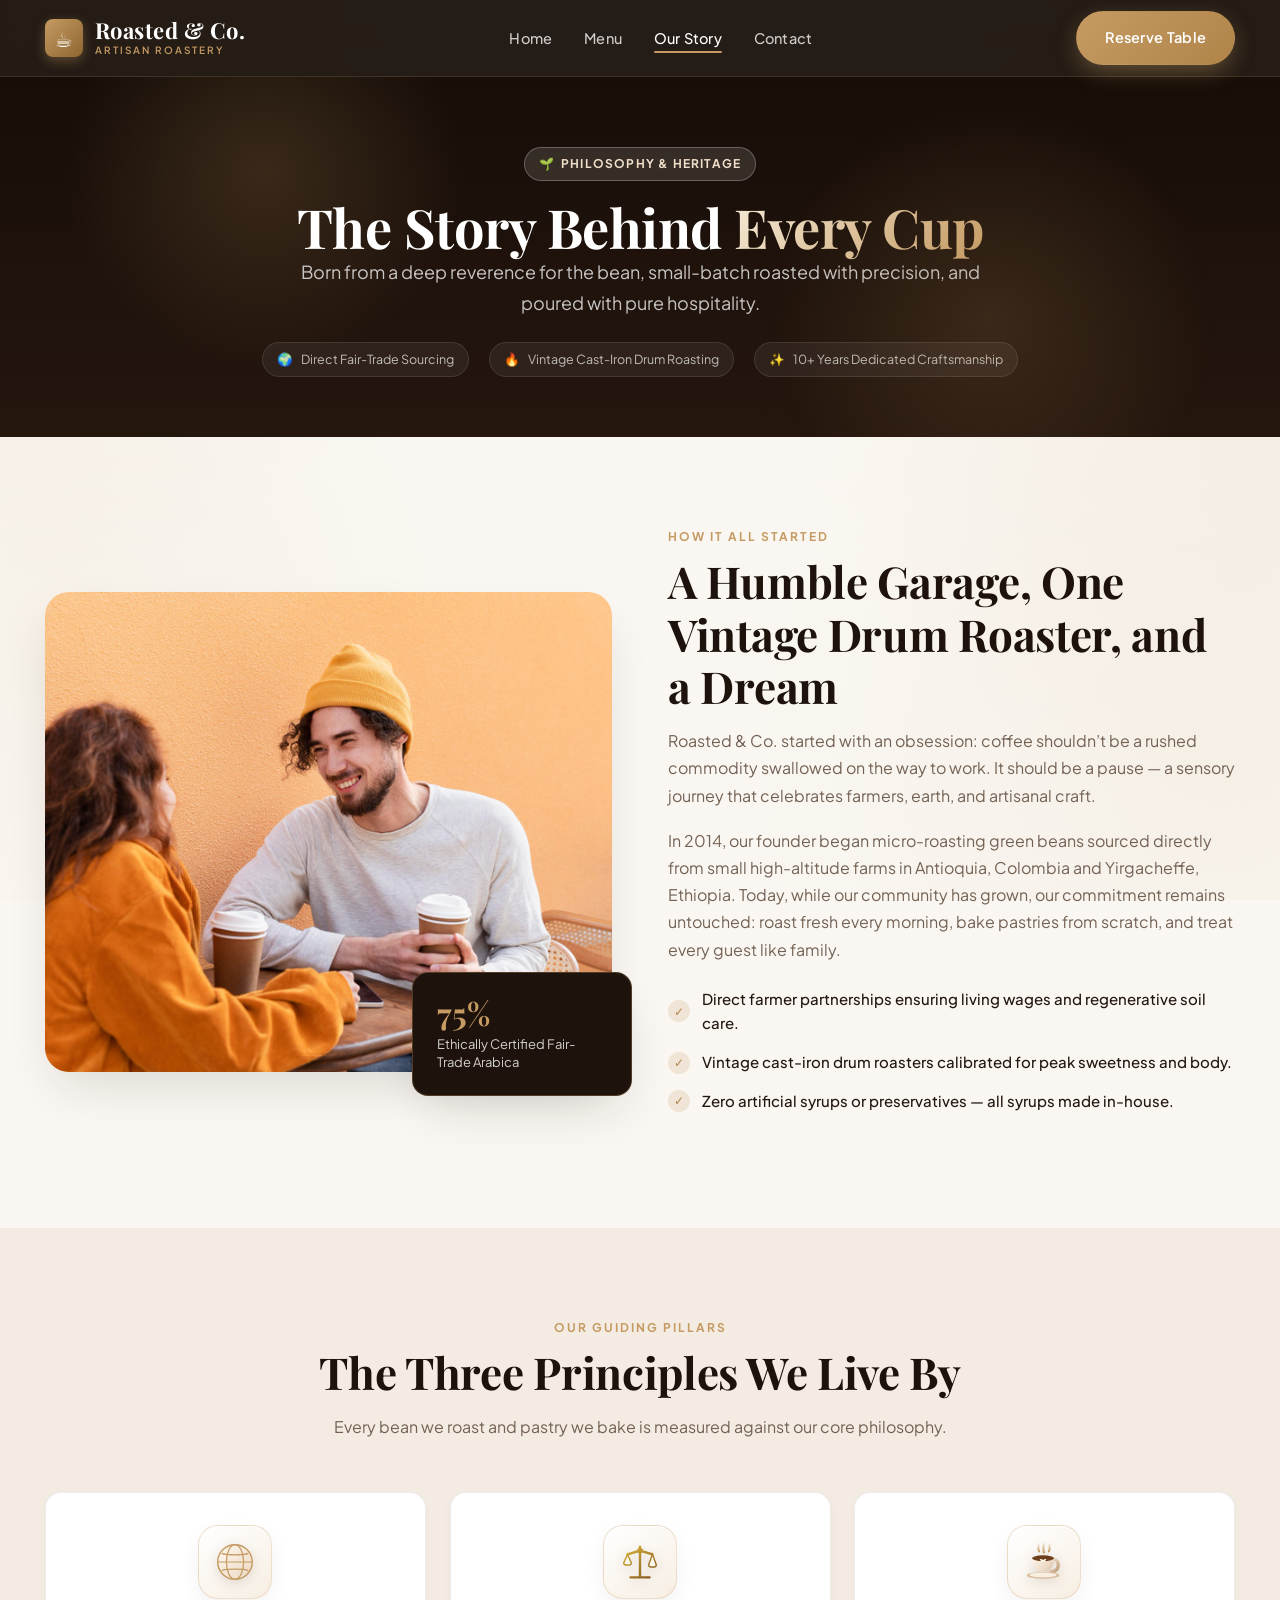
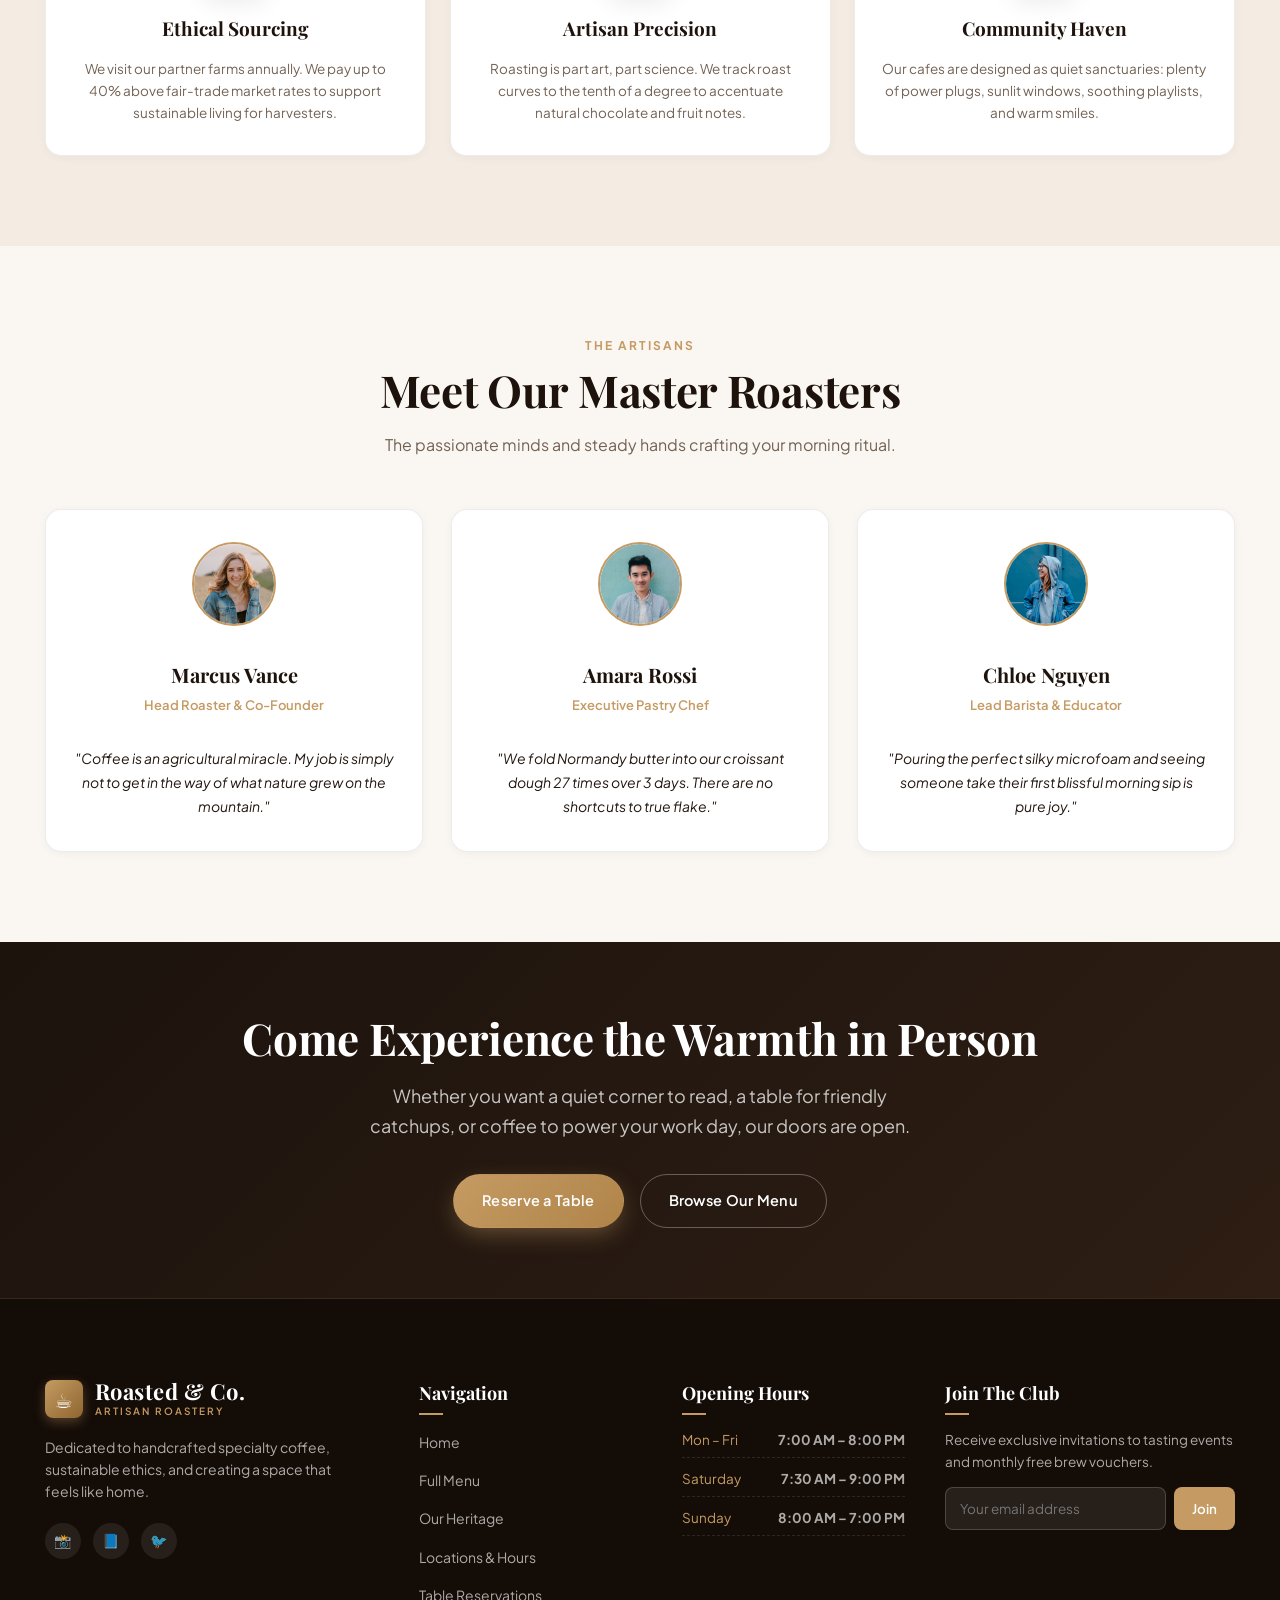
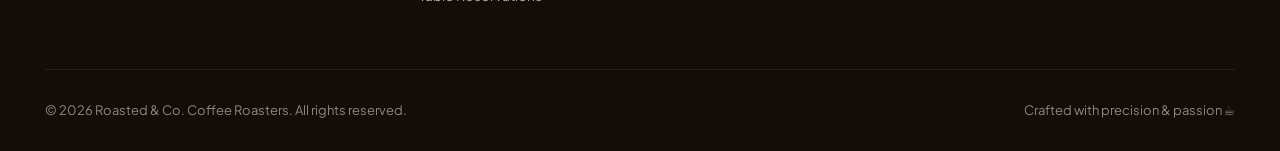
==== commit 122e2493: "style: replace emojis with realistic handcrafted SVG icons across feature cards" ====
--- a/about.html
+++ b/about.html
@@ -116,19 +116,70 @@
 
         <div class="features-grid" style="grid-template-columns: repeat(3, 1fr);">
           <div class="feature-box" data-anim="tilt-rise" data-delay="100">
-            <div class="feature-icon-wrap">🌍</div>
+            <div class="feature-icon-wrap">
+              <svg class="feature-svg" viewBox="0 0 48 48" fill="none" xmlns="http://www.w3.org/2000/svg">
+                <circle cx="24" cy="24" r="18" fill="url(#globeGrad)" stroke="#c59b63" stroke-width="1.5"/>
+                <ellipse cx="24" cy="24" rx="9" ry="18" stroke="#c59b63" stroke-width="1.3"/>
+                <line x1="6" y1="24" x2="42" y2="24" stroke="#c59b63" stroke-width="1.3"/>
+                <path d="M10 15C15 17 33 17 38 15" stroke="#c59b63" stroke-width="1.2"/>
+                <path d="M10 33C15 31 33 31 38 33" stroke="#c59b63" stroke-width="1.2"/>
+                <defs>
+                  <linearGradient id="globeGrad" x1="6" y1="6" x2="42" y2="42" gradientUnits="userSpaceOnUse">
+                    <stop offset="0%" stop-color="#fff8f0"/>
+                    <stop offset="100%" stop-color="#ebd8c3"/>
+                  </linearGradient>
+                </defs>
+              </svg>
+            </div>
             <h3 class="feature-title">Ethical Sourcing</h3>
             <p class="feature-desc">We visit our partner farms annually. We pay up to 40% above fair-trade market rates to support sustainable living for harvesters.</p>
           </div>
 
           <div class="feature-box" data-anim="tilt-rise" data-delay="250">
-            <div class="feature-icon-wrap">⚖️</div>
+            <div class="feature-icon-wrap">
+              <svg class="feature-svg" viewBox="0 0 48 48" fill="none" xmlns="http://www.w3.org/2000/svg">
+                <defs>
+                  <linearGradient id="scaleGrad" x1="12" y1="8" x2="36" y2="40" gradientUnits="userSpaceOnUse">
+                    <stop offset="0%" stop-color="#d4af37"/>
+                    <stop offset="100%" stop-color="#8a5a22"/>
+                  </linearGradient>
+                </defs>
+                <path d="M24 8V38M14 40H34" stroke="url(#scaleGrad)" stroke-width="2.5" stroke-linecap="round"/>
+                <path d="M11 16L24 12L37 16" stroke="url(#scaleGrad)" stroke-width="2.5" stroke-linecap="round"/>
+                <path d="M7 25C7 28 15 28 15 25L11 16L7 25Z" fill="#fdf6ec" stroke="url(#scaleGrad)" stroke-width="1.5"/>
+                <path d="M33 27C33 30 41 30 41 27L37 16L33 27Z" fill="#fdf6ec" stroke="url(#scaleGrad)" stroke-width="1.5"/>
+                <circle cx="24" cy="12" r="3" fill="url(#scaleGrad)"/>
+              </svg>
+            </div>
             <h3 class="feature-title">Artisan Precision</h3>
             <p class="feature-desc">Roasting is part art, part science. We track roast curves to the tenth of a degree to accentuate natural chocolate and fruit notes.</p>
           </div>
 
           <div class="feature-box" data-anim="tilt-rise" data-delay="400">
-            <div class="feature-icon-wrap">☕</div>
+            <div class="feature-icon-wrap">
+              <svg class="feature-svg" viewBox="0 0 48 48" fill="none" xmlns="http://www.w3.org/2000/svg">
+                <defs>
+                  <linearGradient id="cupGrad2" x1="10" y1="18" x2="36" y2="40" gradientUnits="userSpaceOnUse">
+                    <stop offset="0%" stop-color="#fff8f0"/>
+                    <stop offset="60%" stop-color="#ebd8c3"/>
+                    <stop offset="100%" stop-color="#b8936d"/>
+                  </linearGradient>
+                  <linearGradient id="steamGrad2" x1="0" y1="1" x2="0" y2="0">
+                    <stop offset="0%" stop-color="#c59b63"/>
+                    <stop offset="100%" stop-color="rgba(197, 155, 99, 0)"/>
+                  </linearGradient>
+                </defs>
+                <path d="M19 13C17 10 19 7 18 4" stroke="url(#steamGrad2)" stroke-width="2" stroke-linecap="round"/>
+                <path d="M24 14C22 10 25 7 23 3" stroke="url(#steamGrad2)" stroke-width="2.2" stroke-linecap="round"/>
+                <path d="M29 13C31 10 29 7 30 4" stroke="url(#steamGrad2)" stroke-width="2" stroke-linecap="round"/>
+                <path d="M33 21C38 21 40 26 38 31C36 34 33 34 31 34" stroke="url(#cupGrad2)" stroke-width="3.5" stroke-linecap="round"/>
+                <ellipse cx="23" cy="38" rx="17" ry="3.5" fill="#d9be9e"/>
+                <ellipse cx="23" cy="37.5" rx="14" ry="2.5" fill="#f7ede1"/>
+                <path d="M11 20H35C35 20 34 34 23 34C12 34 11 20 11 20Z" fill="url(#cupGrad2)"/>
+                <ellipse cx="23" cy="20" rx="11.5" ry="3" fill="#6d3f1d"/>
+                <path d="M23 22C21.5 20.5 19.5 20.5 19.5 21.5C19.5 22.2 21 23 23 23.8C25 23 26.5 22.2 26.5 21.5C26.5 20.5 24.5 20.5 23 22Z" fill="#fff7ed"/>
+              </svg>
+            </div>
             <h3 class="feature-title">Community Haven</h3>
             <p class="feature-desc">Our cafes are designed as quiet sanctuaries: plenty of power plugs, sunlit windows, soothing playlists, and warm smiles.</p>
           </div>
--- a/assets/css/styles.css
+++ b/assets/css/styles.css
@@ -546,22 +546,37 @@
 }
 
 .feature-icon-wrap {
-  width: 60px;
-  height: 60px;
-  border-radius: 50%;
-  background: rgba(197, 155, 99, 0.12);
-  color: var(--color-accent);
+  width: 74px;
+  height: 74px;
+  border-radius: 20px;
+  background: linear-gradient(145deg, #ffffff 0%, #f7eee2 100%);
+  border: 1px solid rgba(197, 155, 99, 0.28);
   display: flex;
   align-items: center;
   justify-content: center;
-  font-size: 26px;
-  transition: var(--transition);
+  box-shadow: 0 8px 24px -4px rgba(30, 19, 12, 0.08), inset 0 1px 0 rgba(255, 255, 255, 0.9);
+  transition: all 0.35s cubic-bezier(0.16, 1, 0.3, 1);
+  position: relative;
+}
+
+.feature-svg {
+  width: 46px;
+  height: 46px;
+  display: block;
+  transition: transform 0.35s cubic-bezier(0.34, 1.56, 0.64, 1), filter 0.35s ease;
+  filter: drop-shadow(0 3px 6px rgba(30, 19, 12, 0.12));
 }
 
 .feature-box:hover .feature-icon-wrap {
-  background: var(--color-accent);
-  color: #fff;
-  transform: scale(1.08);
+  background: linear-gradient(145deg, #ffffff 0%, #fdf8f0 100%);
+  border-color: var(--color-accent);
+  box-shadow: 0 12px 28px -6px rgba(197, 155, 99, 0.35), 0 0 0 4px rgba(197, 155, 99, 0.14);
+  transform: translateY(-4px) scale(1.04);
+}
+
+.feature-box:hover .feature-svg {
+  transform: scale(1.12);
+  filter: drop-shadow(0 6px 14px rgba(197, 155, 99, 0.35));
 }
 
 .feature-title {
